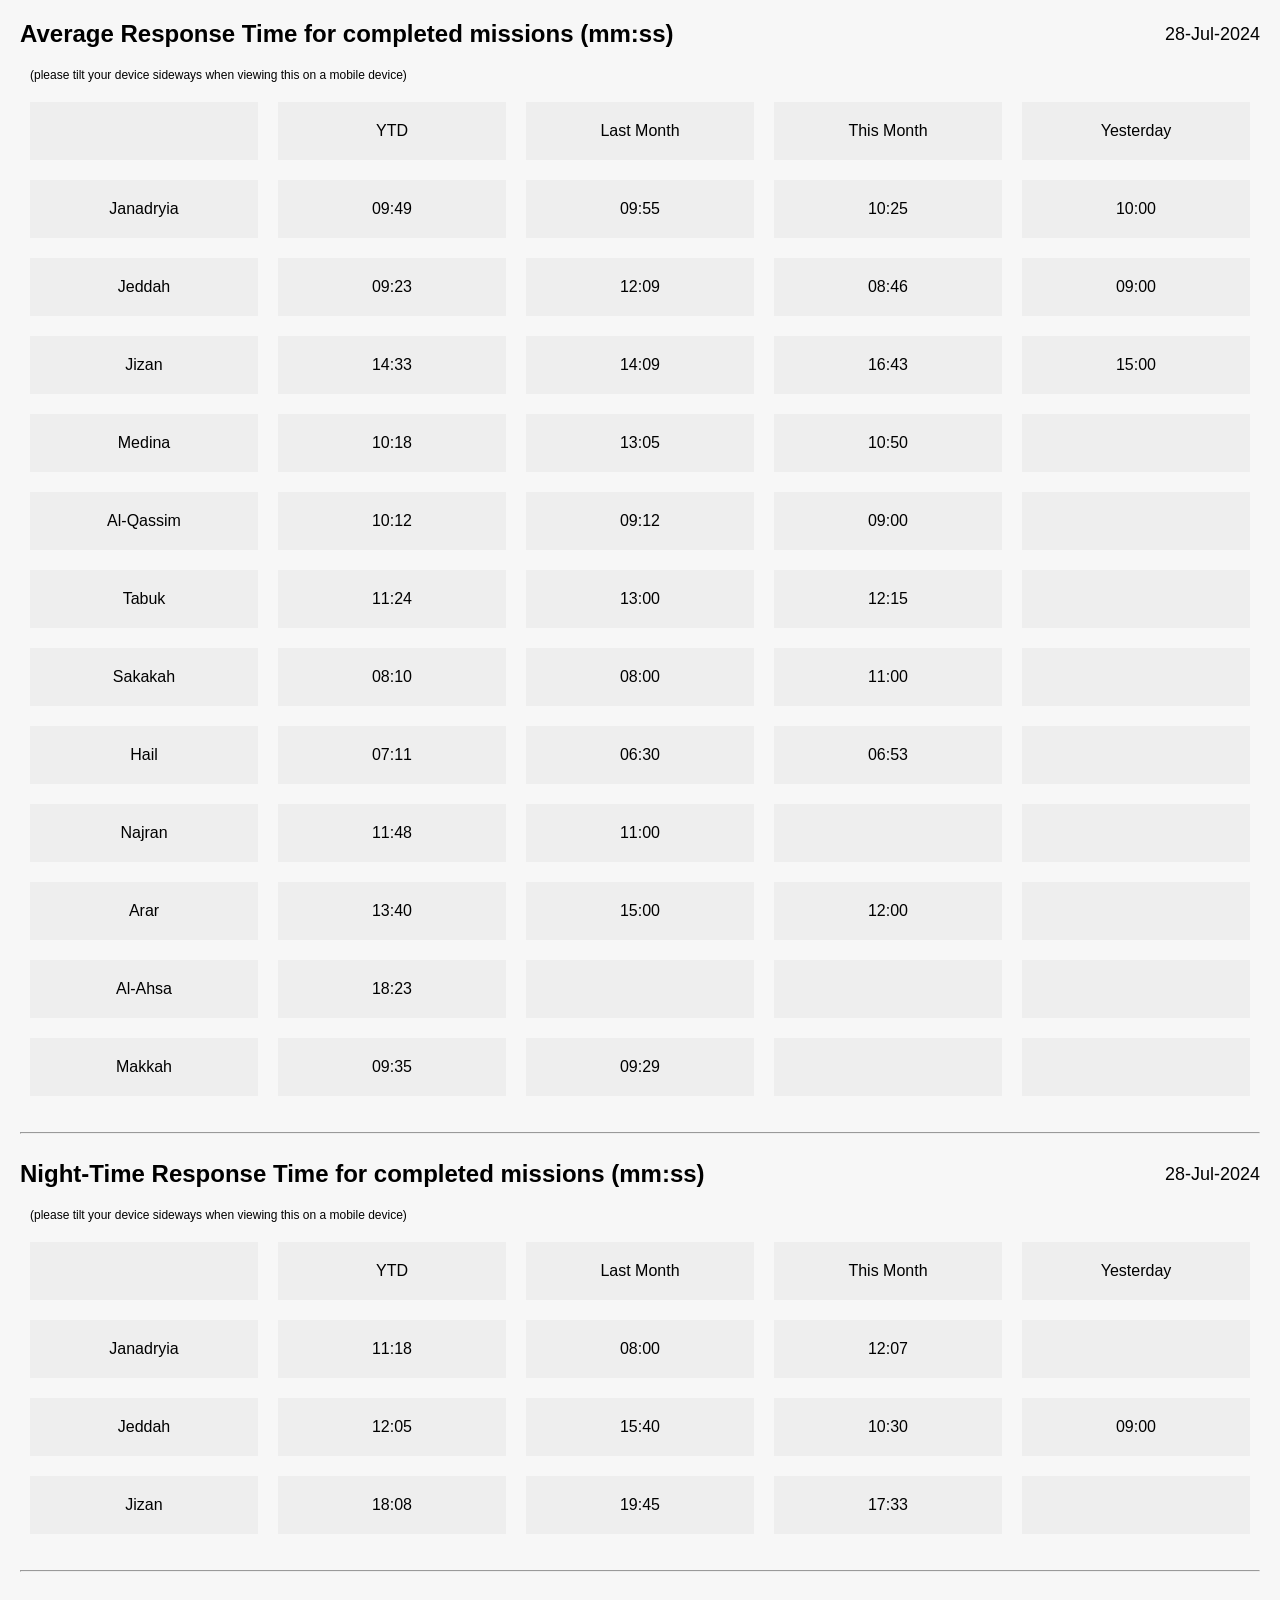
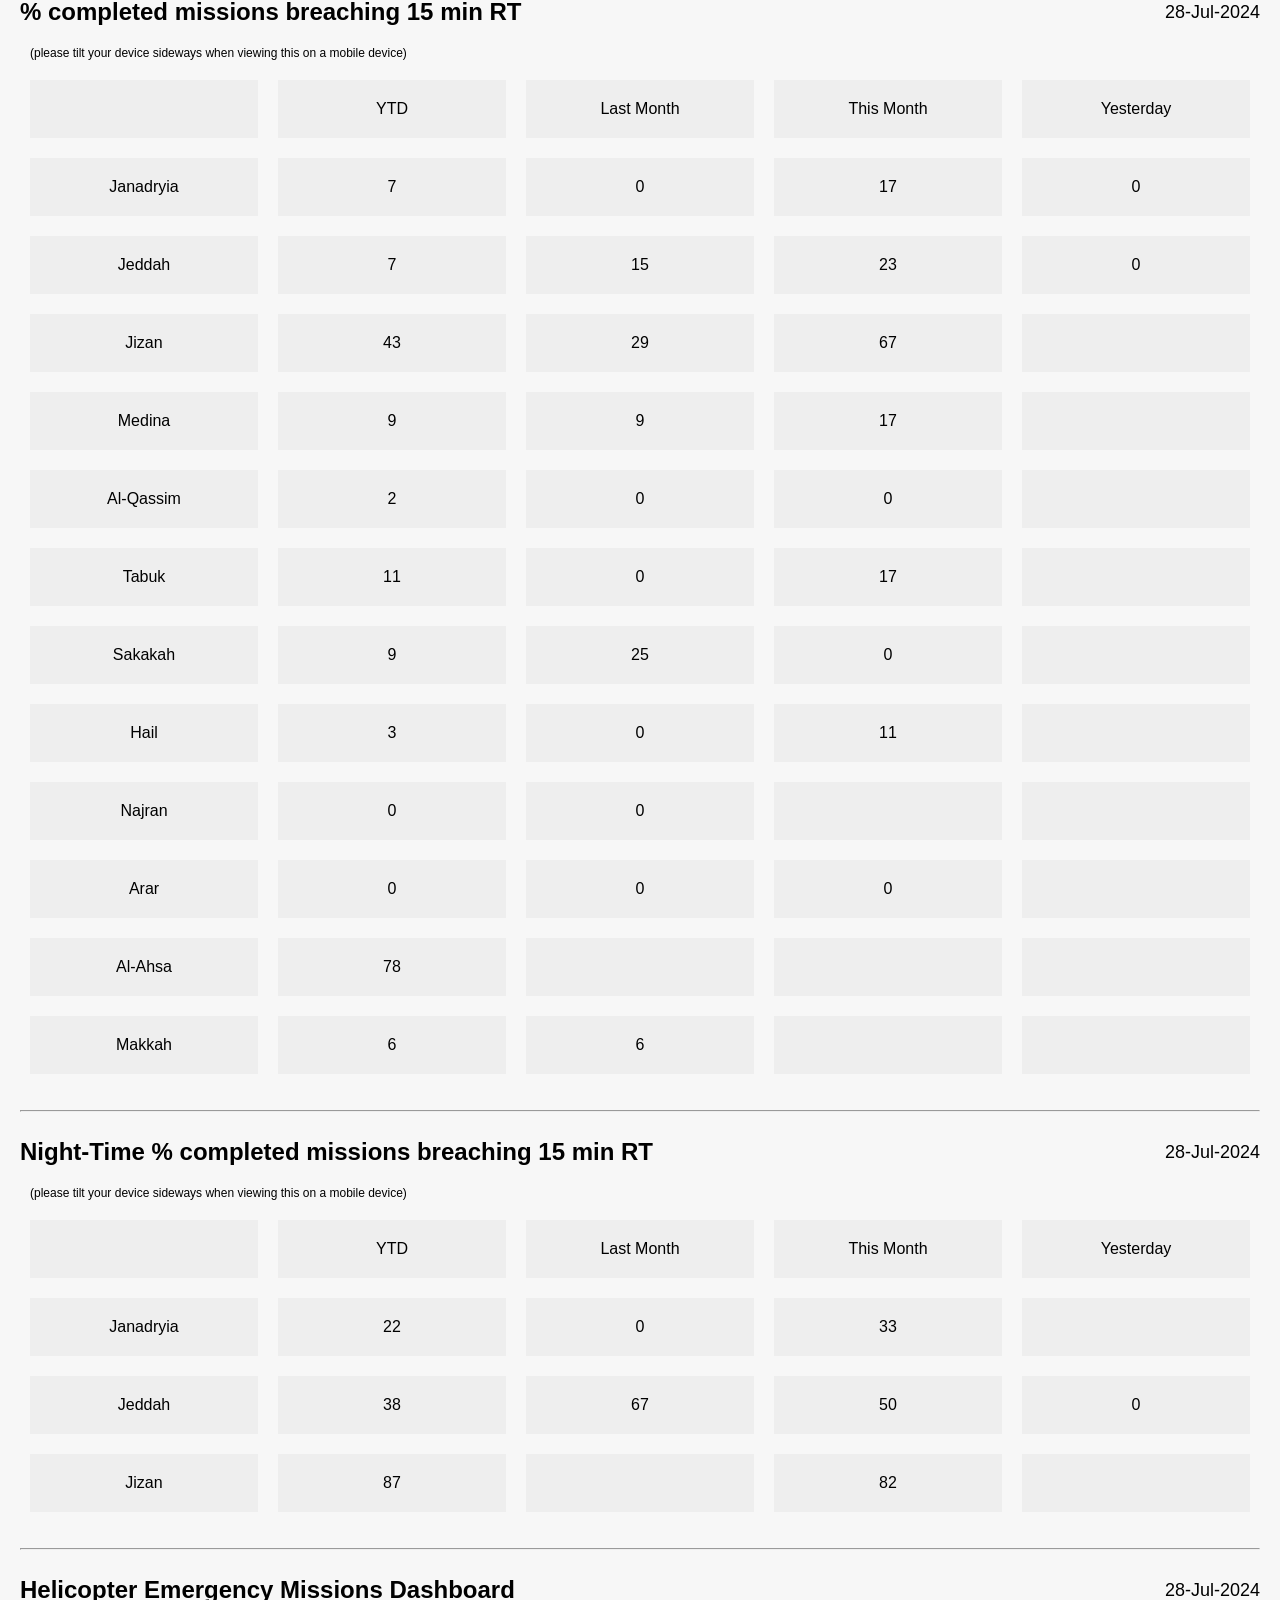
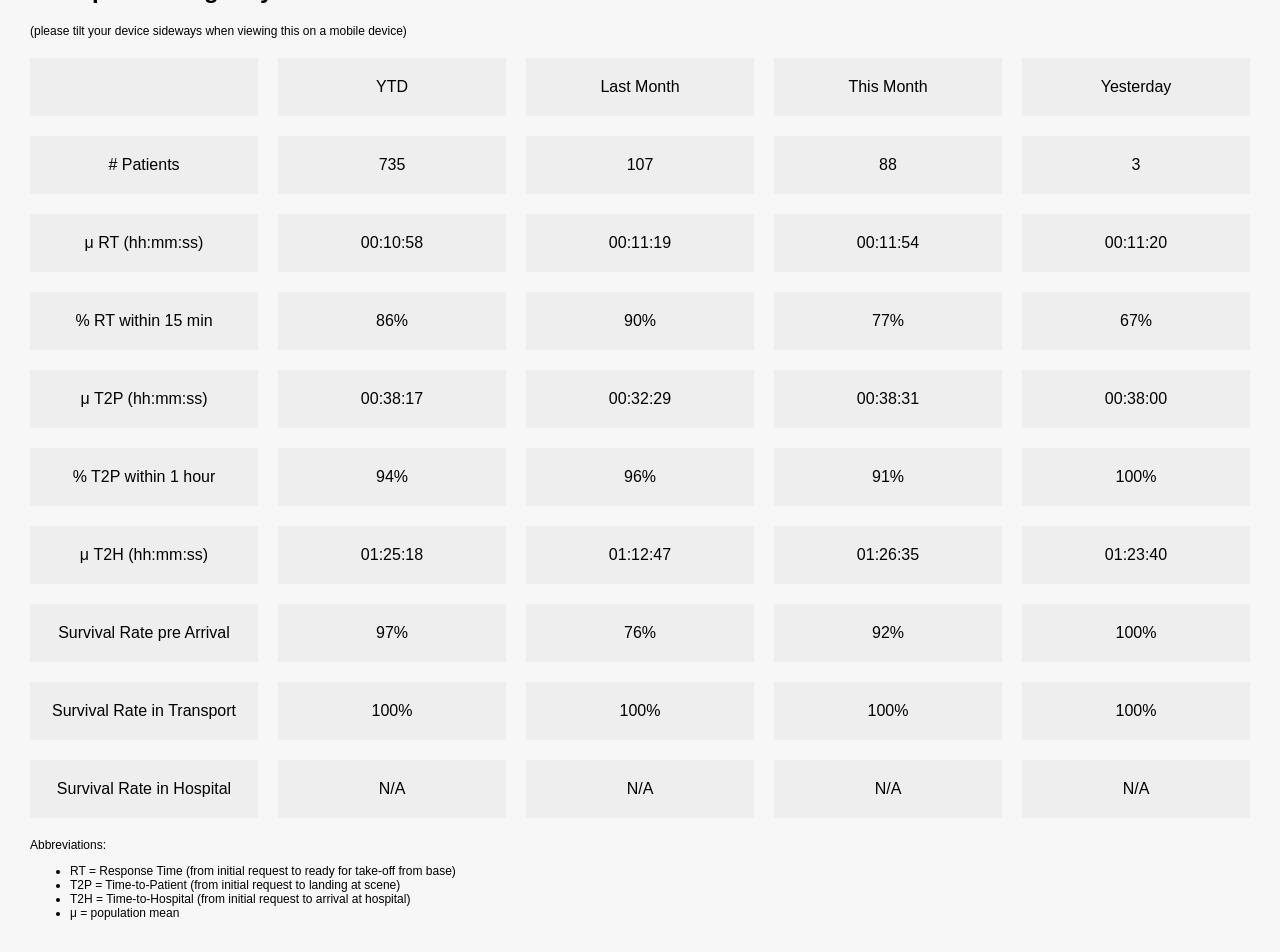
==== index.html @ b14a6b37 "Add files via upload" ====
<!DOCTYPE html>
<html lang="en">
<head>
<script async src="https://www.googletagmanager.com/gtag/js?id=G-P1XK2NF638"></script>
<script>
  window.dataLayer = window.dataLayer || [];
  function gtag(){dataLayer.push(arguments);}
  gtag('js', new Date());
  gtag('config', 'G-P1XK2NF638');
</script>
<meta charset="UTF-8">
<meta name="viewport" content="width=device-width, initial-scale=1.0">
<title>THC Dashboard</title>
<style>
  body {
    font-family: 'Arial', sans-serif;
    margin: 0;
    padding: 20px;
    background-color: #f7f7f7;
  }
  .dashboard {
    max-width: 1200px;
    margin: 0 auto;
    background: white;
    padding: 20px;
  }
  .dashboard-header {
    display: flex;
    justify-content: space-between;
    align-items: center;
    margin-bottom: 20px;
  }
  .dashboard-title {
    font-size: 24px;
    font-weight: bold;
  }
  .dashboard-date {
    font-size: 18px;
  }
  .dashboard-abb {
    font-size: 12px;
    margin: 10px;
  }
  .data-section {
    display: flex;
    justify-content: space-between;
  }
  .data-section > div {
    flex: 1;
    margin: 10px;
    padding: 20px;
    background: #eeeeee;
    text-align: center;
  }
</style>
</head>
<body>
  <! section 1 of 5 –>
    <div class="dashboard-header">
      <div class="dashboard-title">Average Response Time for completed missions (mm:ss)</div>
      <div class="dashboard-date">28-Jul-2024</div>
    </div>
    <div class="dashboard-abb">(please tilt your device sideways when viewing this on a mobile device)<br></div>
    <div class="data-section">
      <div> </div>
      <div>YTD</div>
      <div>Last Month</div>
      <div>This Month</div>
      <div>Yesterday</div>
    </div>
    <div class="data-section">
      <div>Janadryia</div>
      <div>09:49</div>
      <div>09:55</div>
      <div>10:25</div>
      <div>10:00</div>
    </div>
    <div class="data-section">
      <div>Jeddah</div>
      <div>09:23</div>
      <div>12:09</div>
      <div>08:46</div>
      <div>09:00</div>
    </div>
    <div class="data-section">
      <div>Jizan</div>
      <div>14:33</div>
      <div>14:09</div>
      <div>16:43</div>
      <div>15:00</div>
    </div>
    <div class="data-section">
      <div>Medina</div>
      <div>10:18</div>
      <div>13:05</div>
      <div>10:50</div>
      <div> </div>
    </div>
    <div class="data-section">
      <div>Al-Qassim</div>
      <div>10:12</div>
      <div>09:12</div>
      <div>09:00</div>
      <div> </div>
    </div>
    <div class="data-section">
      <div>Tabuk</div>
      <div>11:24</div>
      <div>13:00</div>
      <div>12:15</div>
      <div> </div>
    </div>
    <div class="data-section">
      <div>Sakakah</div>
      <div>08:10</div>
      <div>08:00</div>
      <div>11:00</div>
      <div> </div>
    </div>
    <div class="data-section">
      <div>Hail</div>
      <div>07:11</div>
      <div>06:30</div>
      <div>06:53</div>
      <div> </div>
    </div>
    <div class="data-section">
      <div>Najran</div>
      <div>11:48</div>
      <div>11:00</div>
      <div> </div>
      <div> </div>
    </div>
    <div class="data-section">
      <div>Arar</div>
      <div>13:40</div>
      <div>15:00</div>
      <div>12:00</div>
      <div> </div>
    </div>
    <div class="data-section">
      <div>Al-Ahsa</div>
      <div>18:23</div>
      <div> </div>
      <div> </div>
      <div> </div>
    </div>
    <div class="data-section">
      <div>Makkah</div>
      <div>09:35</div>
      <div>09:29</div>
      <div> </div>
      <div> </div>
    </div>
<br><hr><br>
  <! section 2 of 5 –>
    <div class="dashboard-header">
      <div class="dashboard-title">Night-Time Response Time for completed missions (mm:ss)</div>
      <div class="dashboard-date">28-Jul-2024</div>
    </div>
    <div class="dashboard-abb">(please tilt your device sideways when viewing this on a mobile device)<br></div>
    <div class="data-section">
      <div> </div>
      <div>YTD</div>
      <div>Last Month</div>
      <div>This Month</div>
      <div>Yesterday</div>
    </div>
    <div class="data-section">
      <div>Janadryia</div>
      <div>11:18</div>
      <div>08:00</div>
      <div>12:07</div>
      <div> </div>
    </div>
    <div class="data-section">
      <div>Jeddah</div>
      <div>12:05</div>
      <div>15:40</div>
      <div>10:30</div>
      <div>09:00</div>
    </div>
    <div class="data-section">
      <div>Jizan</div>
      <div>18:08</div>
      <div>19:45</div>
      <div>17:33</div>
      <div> </div>
    </div>
<br><hr><br>
  <! section 3 of 5 –>
    <div class="dashboard-header">
      <div class="dashboard-title">% completed missions breaching 15 min RT</div>
      <div class="dashboard-date">28-Jul-2024</div>
    </div>
    <div class="dashboard-abb">(please tilt your device sideways when viewing this on a mobile device)<br></div>
    <div class="data-section">
      <div> </div>
      <div>YTD</div>
      <div>Last Month</div>
      <div>This Month</div>
      <div>Yesterday</div>
    </div>
    <div class="data-section">
      <div>Janadryia</div>
      <div>7</div>
      <div>0</div>
      <div>17</div>
      <div>0</div>
    </div>
    <div class="data-section">
      <div>Jeddah</div>
      <div>7</div>
      <div>15</div>
      <div>23</div>
      <div>0</div>
    </div>
    <div class="data-section">
      <div>Jizan</div>
      <div>43</div>
      <div>29</div>
      <div>67</div>
      <div></div>
    </div>
    <div class="data-section">
      <div>Medina</div>
      <div>9</div>
      <div>9</div>
      <div>17</div>
      <div></div>
    </div>
    <div class="data-section">
      <div>Al-Qassim</div>
      <div>2</div>
      <div>0</div>
      <div>0</div>
      <div></div>
    </div>
    <div class="data-section">
      <div>Tabuk</div>
      <div>11</div>
      <div>0</div>
      <div>17</div>
      <div></div>
    </div>
    <div class="data-section">
      <div>Sakakah</div>
      <div>9</div>
      <div>25</div>
      <div>0</div>
      <div></div>
    </div>
    <div class="data-section">
      <div>Hail</div>
      <div>3</div>
      <div>0</div>
      <div>11</div>
      <div></div>
    </div>
    <div class="data-section">
      <div>Najran</div>
      <div>0</div>
      <div>0</div>
      <div></div>
      <div></div>
    </div>
    <div class="data-section">
      <div>Arar</div>
      <div>0</div>
      <div>0</div>
      <div>0</div>
      <div></div>
    </div>
    <div class="data-section">
      <div>Al-Ahsa</div>
      <div>78</div>
      <div></div>
      <div></div>
      <div></div>
    </div>
    <div class="data-section">
      <div>Makkah</div>
      <div>6</div>
      <div>6</div>
      <div></div>
      <div></div>
    </div>
<br><hr><br>
  <! section 4 of 5 –>
    <div class="dashboard-header">
      <div class="dashboard-title">Night-Time % completed missions breaching 15 min RT</div>
      <div class="dashboard-date">28-Jul-2024</div>
    </div>
    <div class="dashboard-abb">(please tilt your device sideways when viewing this on a mobile device)<br></div>
    <div class="data-section">
      <div> </div>
      <div>YTD</div>
      <div>Last Month</div>
      <div>This Month</div>
      <div>Yesterday</div>
    </div>
    <div class="data-section">
      <div>Janadryia</div>
      <div>22</div>
      <div>0</div>
      <div>33</div>
      <div></div>
    </div>
    <div class="data-section">
      <div>Jeddah</div>
      <div>38</div>
      <div>67</div>
      <div>50</div>
      <div>0</div>
    </div>
    <div class="data-section">
      <div>Jizan</div>
      <div>87</div>
      <div></div>
      <div>82</div>
      <div></div>
    </div>
<br><hr><br>
<! section 5 of 5 –>
</div>  
    <div class="dashboard-header">
      <div class="dashboard-title">Helicopter Emergency Missions Dashboard</div>
      <div class="dashboard-date">28-Jul-2024</div>
    </div>
    <div class="dashboard-abb">(please tilt your device sideways when viewing this on a mobile device)<br></div>
    <div class="data-section">
      <div> </div>
      <div>YTD</div>
      <div>Last Month</div>
      <div>This Month</div>
      <div>Yesterday</div>
    </div>
    <div class="data-section">
      <div># Patients</div>
      <div>735</div>
      <div>107</div>
      <div>88</div>
      <div>3</div>
    </div>
    <div class="data-section">
      <div>&mu; RT (hh:mm:ss)</div>
      <div>00:10:58</div>
      <div>00:11:19</div>
      <div>00:11:54</div>
      <div>00:11:20</div>
    </div>
    <div class="data-section">
      <div>% RT within 15 min</div>
      <div>86%</div>
      <div>90%</div>
      <div>77%</div>
      <div>67%</div>
    </div>
    <div class="data-section">
      <div>&mu; T2P (hh:mm:ss)</div>
      <div>00:38:17</div>
      <div>00:32:29</div>
      <div>00:38:31</div>
      <div>00:38:00</div>
    </div>
    <div class="data-section">
      <div>% T2P within 1 hour</div>
      <div>94%</div>
      <div>96%</div>
      <div>91%</div>
      <div>100%</div>
    </div>
    <div class="data-section">
      <div>&mu; T2H (hh:mm:ss)</div>
      <div>01:25:18</div>
      <div>01:12:47</div>
      <div>01:26:35</div>
      <div>01:23:40</div>
    </div>
    <div class="data-section">
      <div>Survival Rate pre Arrival</div>
      <div>97%</div>
      <div>76%</div>
      <div>92%</div>
      <div>100%</div>
    </div>
    <div class="data-section">
      <div>Survival Rate in Transport</div>
      <div>100%</div>
      <div>100%</div>
      <div>100%</div>
      <div>100%</div>
    </div>
    <div class="data-section">
      <div>Survival Rate in Hospital</div>
      <div>N/A</div>
      <div>N/A</div>
      <div>N/A</div>
      <div>N/A</div>
    </div>
  <div class="dashboard-abb">Abbreviations:  <br>
    <ul>
      <li>RT = Response Time (from initial request to ready for take-off from base)</li>
      <li>T2P = Time-to-Patient (from initial request to landing at scene)</li>
      <li>T2H = Time-to-Hospital (from initial request to arrival at hospital)</li>
      <li>&mu; = population mean</li>
    </ul>
  </div>
</div>  
</body>
</html>
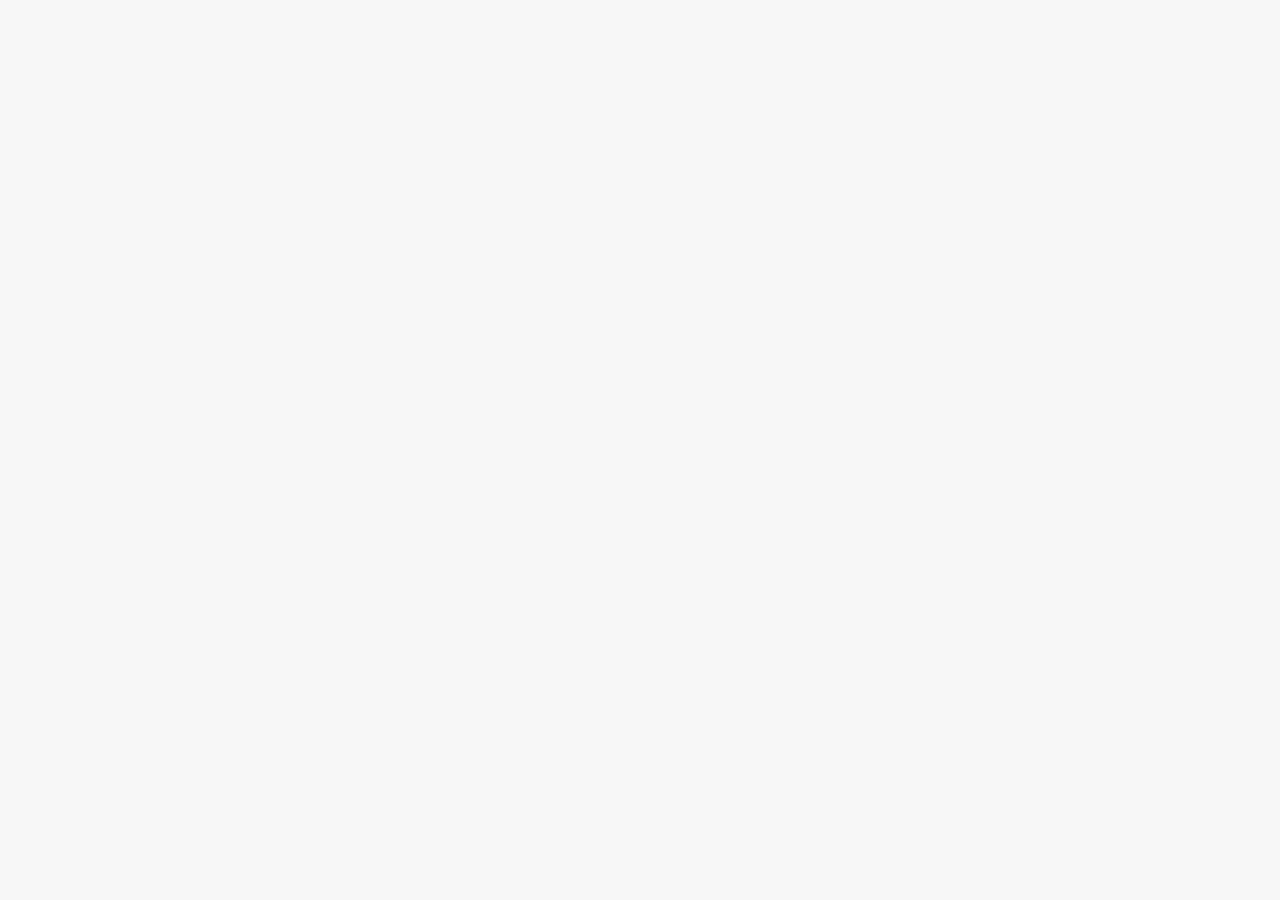
==== commit 5d3153b3: "Add files via upload" ====
--- a/index.html
+++ b/index.html
@@ -10,7 +10,7 @@
 </script>
 <meta charset="UTF-8">
 <meta name="viewport" content="width=device-width, initial-scale=1.0">
-<title>THC Dashboard</title>
+<title>empty</title>
 <style>
   body {
     font-family: 'Arial', sans-serif;
@@ -55,357 +55,6 @@
 </style>
 </head>
 <body>
-  <! section 1 of 5 –>
-    <div class="dashboard-header">
-      <div class="dashboard-title">Average Response Time for completed missions (mm:ss)</div>
-      <div class="dashboard-date">28-Jul-2024</div>
-    </div>
-    <div class="dashboard-abb">(please tilt your device sideways when viewing this on a mobile device)<br></div>
-    <div class="data-section">
-      <div> </div>
-      <div>YTD</div>
-      <div>Last Month</div>
-      <div>This Month</div>
-      <div>Yesterday</div>
-    </div>
-    <div class="data-section">
-      <div>Janadryia</div>
-      <div>09:49</div>
-      <div>09:55</div>
-      <div>10:25</div>
-      <div>10:00</div>
-    </div>
-    <div class="data-section">
-      <div>Jeddah</div>
-      <div>09:23</div>
-      <div>12:09</div>
-      <div>08:46</div>
-      <div>09:00</div>
-    </div>
-    <div class="data-section">
-      <div>Jizan</div>
-      <div>14:33</div>
-      <div>14:09</div>
-      <div>16:43</div>
-      <div>15:00</div>
-    </div>
-    <div class="data-section">
-      <div>Medina</div>
-      <div>10:18</div>
-      <div>13:05</div>
-      <div>10:50</div>
-      <div> </div>
-    </div>
-    <div class="data-section">
-      <div>Al-Qassim</div>
-      <div>10:12</div>
-      <div>09:12</div>
-      <div>09:00</div>
-      <div> </div>
-    </div>
-    <div class="data-section">
-      <div>Tabuk</div>
-      <div>11:24</div>
-      <div>13:00</div>
-      <div>12:15</div>
-      <div> </div>
-    </div>
-    <div class="data-section">
-      <div>Sakakah</div>
-      <div>08:10</div>
-      <div>08:00</div>
-      <div>11:00</div>
-      <div> </div>
-    </div>
-    <div class="data-section">
-      <div>Hail</div>
-      <div>07:11</div>
-      <div>06:30</div>
-      <div>06:53</div>
-      <div> </div>
-    </div>
-    <div class="data-section">
-      <div>Najran</div>
-      <div>11:48</div>
-      <div>11:00</div>
-      <div> </div>
-      <div> </div>
-    </div>
-    <div class="data-section">
-      <div>Arar</div>
-      <div>13:40</div>
-      <div>15:00</div>
-      <div>12:00</div>
-      <div> </div>
-    </div>
-    <div class="data-section">
-      <div>Al-Ahsa</div>
-      <div>18:23</div>
-      <div> </div>
-      <div> </div>
-      <div> </div>
-    </div>
-    <div class="data-section">
-      <div>Makkah</div>
-      <div>09:35</div>
-      <div>09:29</div>
-      <div> </div>
-      <div> </div>
-    </div>
-<br><hr><br>
-  <! section 2 of 5 –>
-    <div class="dashboard-header">
-      <div class="dashboard-title">Night-Time Response Time for completed missions (mm:ss)</div>
-      <div class="dashboard-date">28-Jul-2024</div>
-    </div>
-    <div class="dashboard-abb">(please tilt your device sideways when viewing this on a mobile device)<br></div>
-    <div class="data-section">
-      <div> </div>
-      <div>YTD</div>
-      <div>Last Month</div>
-      <div>This Month</div>
-      <div>Yesterday</div>
-    </div>
-    <div class="data-section">
-      <div>Janadryia</div>
-      <div>11:18</div>
-      <div>08:00</div>
-      <div>12:07</div>
-      <div> </div>
-    </div>
-    <div class="data-section">
-      <div>Jeddah</div>
-      <div>12:05</div>
-      <div>15:40</div>
-      <div>10:30</div>
-      <div>09:00</div>
-    </div>
-    <div class="data-section">
-      <div>Jizan</div>
-      <div>18:08</div>
-      <div>19:45</div>
-      <div>17:33</div>
-      <div> </div>
-    </div>
-<br><hr><br>
-  <! section 3 of 5 –>
-    <div class="dashboard-header">
-      <div class="dashboard-title">% completed missions breaching 15 min RT</div>
-      <div class="dashboard-date">28-Jul-2024</div>
-    </div>
-    <div class="dashboard-abb">(please tilt your device sideways when viewing this on a mobile device)<br></div>
-    <div class="data-section">
-      <div> </div>
-      <div>YTD</div>
-      <div>Last Month</div>
-      <div>This Month</div>
-      <div>Yesterday</div>
-    </div>
-    <div class="data-section">
-      <div>Janadryia</div>
-      <div>7</div>
-      <div>0</div>
-      <div>17</div>
-      <div>0</div>
-    </div>
-    <div class="data-section">
-      <div>Jeddah</div>
-      <div>7</div>
-      <div>15</div>
-      <div>23</div>
-      <div>0</div>
-    </div>
-    <div class="data-section">
-      <div>Jizan</div>
-      <div>43</div>
-      <div>29</div>
-      <div>67</div>
-      <div></div>
-    </div>
-    <div class="data-section">
-      <div>Medina</div>
-      <div>9</div>
-      <div>9</div>
-      <div>17</div>
-      <div></div>
-    </div>
-    <div class="data-section">
-      <div>Al-Qassim</div>
-      <div>2</div>
-      <div>0</div>
-      <div>0</div>
-      <div></div>
-    </div>
-    <div class="data-section">
-      <div>Tabuk</div>
-      <div>11</div>
-      <div>0</div>
-      <div>17</div>
-      <div></div>
-    </div>
-    <div class="data-section">
-      <div>Sakakah</div>
-      <div>9</div>
-      <div>25</div>
-      <div>0</div>
-      <div></div>
-    </div>
-    <div class="data-section">
-      <div>Hail</div>
-      <div>3</div>
-      <div>0</div>
-      <div>11</div>
-      <div></div>
-    </div>
-    <div class="data-section">
-      <div>Najran</div>
-      <div>0</div>
-      <div>0</div>
-      <div></div>
-      <div></div>
-    </div>
-    <div class="data-section">
-      <div>Arar</div>
-      <div>0</div>
-      <div>0</div>
-      <div>0</div>
-      <div></div>
-    </div>
-    <div class="data-section">
-      <div>Al-Ahsa</div>
-      <div>78</div>
-      <div></div>
-      <div></div>
-      <div></div>
-    </div>
-    <div class="data-section">
-      <div>Makkah</div>
-      <div>6</div>
-      <div>6</div>
-      <div></div>
-      <div></div>
-    </div>
-<br><hr><br>
-  <! section 4 of 5 –>
-    <div class="dashboard-header">
-      <div class="dashboard-title">Night-Time % completed missions breaching 15 min RT</div>
-      <div class="dashboard-date">28-Jul-2024</div>
-    </div>
-    <div class="dashboard-abb">(please tilt your device sideways when viewing this on a mobile device)<br></div>
-    <div class="data-section">
-      <div> </div>
-      <div>YTD</div>
-      <div>Last Month</div>
-      <div>This Month</div>
-      <div>Yesterday</div>
-    </div>
-    <div class="data-section">
-      <div>Janadryia</div>
-      <div>22</div>
-      <div>0</div>
-      <div>33</div>
-      <div></div>
-    </div>
-    <div class="data-section">
-      <div>Jeddah</div>
-      <div>38</div>
-      <div>67</div>
-      <div>50</div>
-      <div>0</div>
-    </div>
-    <div class="data-section">
-      <div>Jizan</div>
-      <div>87</div>
-      <div></div>
-      <div>82</div>
-      <div></div>
-    </div>
-<br><hr><br>
-<! section 5 of 5 –>
-</div>  
-    <div class="dashboard-header">
-      <div class="dashboard-title">Helicopter Emergency Missions Dashboard</div>
-      <div class="dashboard-date">28-Jul-2024</div>
-    </div>
-    <div class="dashboard-abb">(please tilt your device sideways when viewing this on a mobile device)<br></div>
-    <div class="data-section">
-      <div> </div>
-      <div>YTD</div>
-      <div>Last Month</div>
-      <div>This Month</div>
-      <div>Yesterday</div>
-    </div>
-    <div class="data-section">
-      <div># Patients</div>
-      <div>735</div>
-      <div>107</div>
-      <div>88</div>
-      <div>3</div>
-    </div>
-    <div class="data-section">
-      <div>&mu; RT (hh:mm:ss)</div>
-      <div>00:10:58</div>
-      <div>00:11:19</div>
-      <div>00:11:54</div>
-      <div>00:11:20</div>
-    </div>
-    <div class="data-section">
-      <div>% RT within 15 min</div>
-      <div>86%</div>
-      <div>90%</div>
-      <div>77%</div>
-      <div>67%</div>
-    </div>
-    <div class="data-section">
-      <div>&mu; T2P (hh:mm:ss)</div>
-      <div>00:38:17</div>
-      <div>00:32:29</div>
-      <div>00:38:31</div>
-      <div>00:38:00</div>
-    </div>
-    <div class="data-section">
-      <div>% T2P within 1 hour</div>
-      <div>94%</div>
-      <div>96%</div>
-      <div>91%</div>
-      <div>100%</div>
-    </div>
-    <div class="data-section">
-      <div>&mu; T2H (hh:mm:ss)</div>
-      <div>01:25:18</div>
-      <div>01:12:47</div>
-      <div>01:26:35</div>
-      <div>01:23:40</div>
-    </div>
-    <div class="data-section">
-      <div>Survival Rate pre Arrival</div>
-      <div>97%</div>
-      <div>76%</div>
-      <div>92%</div>
-      <div>100%</div>
-    </div>
-    <div class="data-section">
-      <div>Survival Rate in Transport</div>
-      <div>100%</div>
-      <div>100%</div>
-      <div>100%</div>
-      <div>100%</div>
-    </div>
-    <div class="data-section">
-      <div>Survival Rate in Hospital</div>
-      <div>N/A</div>
-      <div>N/A</div>
-      <div>N/A</div>
-      <div>N/A</div>
-    </div>
-  <div class="dashboard-abb">Abbreviations:  <br>
-    <ul>
-      <li>RT = Response Time (from initial request to ready for take-off from base)</li>
-      <li>T2P = Time-to-Patient (from initial request to landing at scene)</li>
-      <li>T2H = Time-to-Hospital (from initial request to arrival at hospital)</li>
-      <li>&mu; = population mean</li>
-    </ul>
-  </div>
-</div>  
+
 </body>
 </html>
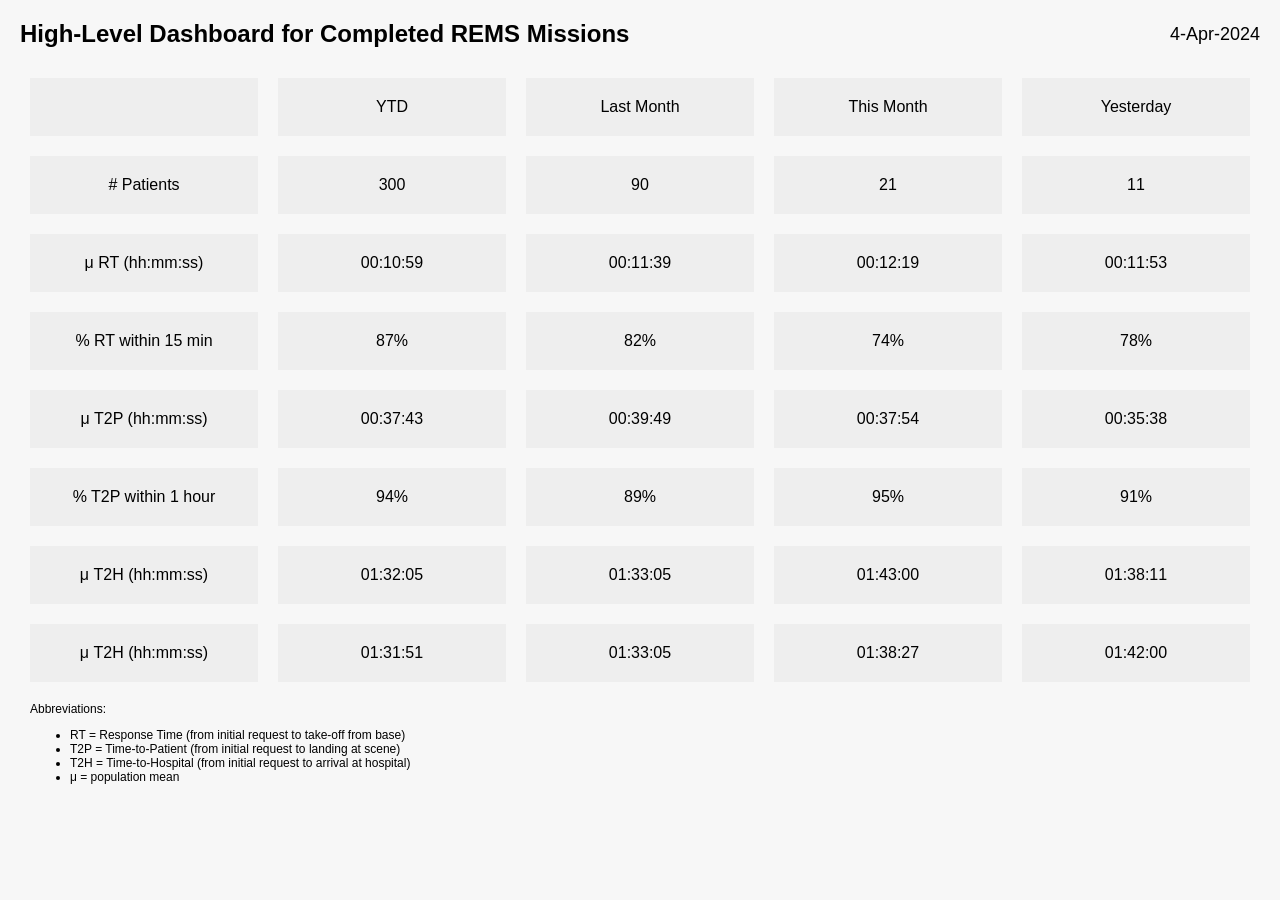
==== commit 28950fa3: "Add files via upload" ====
--- a/index.html
+++ b/index.html
@@ -1,16 +1,9 @@
 <!DOCTYPE html>
 <html lang="en">
 <head>
-<script async src="https://www.googletagmanager.com/gtag/js?id=G-P1XK2NF638"></script>
-<script>
-  window.dataLayer = window.dataLayer || [];
-  function gtag(){dataLayer.push(arguments);}
-  gtag('js', new Date());
-  gtag('config', 'G-P1XK2NF638');
-</script>
 <meta charset="UTF-8">
 <meta name="viewport" content="width=device-width, initial-scale=1.0">
-<title>empty</title>
+<title>REMS Dashboard</title>
 <style>
   body {
     font-family: 'Arial', sans-serif;
@@ -55,6 +48,74 @@
 </style>
 </head>
 <body>
-
+    <div class="dashboard-header">
+      <div class="dashboard-title">High-Level Dashboard for Completed REMS Missions</div>
+      <div class="dashboard-date">4-Apr-2024</div>
+    </div>
+    <div class="data-section">
+      <div> </div>
+      <div>YTD</div>
+      <div>Last Month</div>
+      <div>This Month</div>
+      <div>Yesterday</div>
+    </div>
+    <div class="data-section">
+      <div># Patients</div>
+      <div>300</div>
+      <div>90</div>
+      <div>21</div>
+      <div>11</div>
+    </div>
+    <div class="data-section">
+      <div>&mu; RT (hh:mm:ss)</div>
+      <div>00:10:59</div>
+      <div>00:11:39</div>
+      <div>00:12:19</div>
+      <div>00:11:53</div>
+    </div>
+    <div class="data-section">
+      <div>% RT within 15 min</div>
+      <div>87%</div>
+      <div>82%</div>
+      <div>74%</div>
+      <div>78%</div>
+    </div>
+    <div class="data-section">
+      <div>&mu; T2P (hh:mm:ss)</div>
+      <div>00:37:43</div>
+      <div>00:39:49</div>
+      <div>00:37:54</div>
+      <div>00:35:38</div>
+    </div>
+    <div class="data-section">
+      <div>% T2P within 1 hour</div>
+      <div>94%</div>
+      <div>89%</div>
+      <div>95%</div>
+      <div>91%</div>
+    </div>
+    <div class="data-section">
+      <div>&mu; T2H (hh:mm:ss)</div>
+      <div>01:32:05</div>
+      <div>01:33:05</div>
+      <div>01:43:00</div>
+      <div>01:38:11</div>
+    </div>
+    <div class="data-section">
+      <div>&mu; T2H (hh:mm:ss)</div>
+      <div>01:31:51</div>
+      <div>01:33:05</div>
+      <div>01:38:27</div>
+      <div>01:42:00</div>
+    </div>
+  <div class="dashboard-abb">Abbreviations:  <br>
+    <ul>
+      <li>RT = Response Time (from initial request to take-off from base)</li>
+      <li>T2P = Time-to-Patient (from initial request to landing at scene)</li>
+      <li>T2H = Time-to-Hospital (from initial request to arrival at hospital)</li>
+      <li>&mu; = population mean</li>
+    </ul>
+  </div>
+</div>  
 </body>
-</html>+</html>
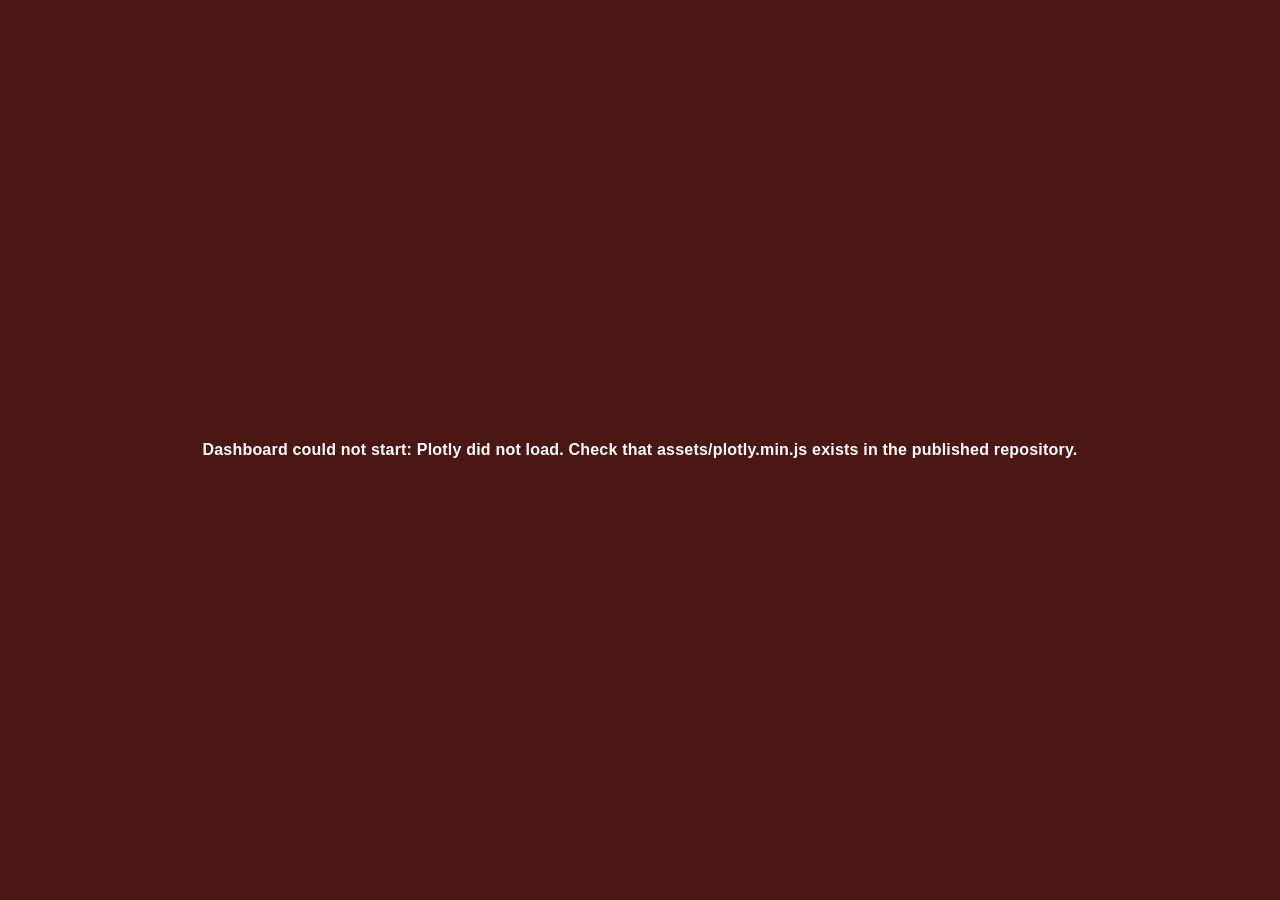
==== commit 8968d8f3: "Add files via upload" ====
--- a/index.html
+++ b/index.html
@@ -1,121 +1,103 @@
+<!doctype html>
 <!DOCTYPE html>
+
 <html lang="en">
 <head>
-<meta charset="UTF-8">
-<meta name="viewport" content="width=device-width, initial-scale=1.0">
-<title>REMS Dashboard</title>
-<style>
-  body {
-    font-family: 'Arial', sans-serif;
-    margin: 0;
-    padding: 20px;
-    background-color: #f7f7f7;
-  }
-  .dashboard {
-    max-width: 1200px;
-    margin: 0 auto;
-    background: white;
-    padding: 20px;
-  }
-  .dashboard-header {
-    display: flex;
-    justify-content: space-between;
-    align-items: center;
-    margin-bottom: 20px;
-  }
-  .dashboard-title {
-    font-size: 24px;
-    font-weight: bold;
-  }
-  .dashboard-date {
-    font-size: 18px;
-  }
-  .dashboard-abb {
-    font-size: 12px;
-    margin: 10px;
-  }
-  .data-section {
-    display: flex;
-    justify-content: space-between;
-  }
-  .data-section > div {
-    flex: 1;
-    margin: 10px;
-    padding: 20px;
-    background: #eeeeee;
-    text-align: center;
-  }
-</style>
-</head>
-<body>
-    <div class="dashboard-header">
-      <div class="dashboard-title">High-Level Dashboard for Completed REMS Missions</div>
-      <div class="dashboard-date">4-Apr-2024</div>
-    </div>
-    <div class="data-section">
-      <div> </div>
-      <div>YTD</div>
-      <div>Last Month</div>
-      <div>This Month</div>
-      <div>Yesterday</div>
-    </div>
-    <div class="data-section">
-      <div># Patients</div>
-      <div>300</div>
-      <div>90</div>
-      <div>21</div>
-      <div>11</div>
-    </div>
-    <div class="data-section">
-      <div>&mu; RT (hh:mm:ss)</div>
-      <div>00:10:59</div>
-      <div>00:11:39</div>
-      <div>00:12:19</div>
-      <div>00:11:53</div>
-    </div>
-    <div class="data-section">
-      <div>% RT within 15 min</div>
-      <div>87%</div>
-      <div>82%</div>
-      <div>74%</div>
-      <div>78%</div>
-    </div>
-    <div class="data-section">
-      <div>&mu; T2P (hh:mm:ss)</div>
-      <div>00:37:43</div>
-      <div>00:39:49</div>
-      <div>00:37:54</div>
-      <div>00:35:38</div>
-    </div>
-    <div class="data-section">
-      <div>% T2P within 1 hour</div>
-      <div>94%</div>
-      <div>89%</div>
-      <div>95%</div>
-      <div>91%</div>
-    </div>
-    <div class="data-section">
-      <div>&mu; T2H (hh:mm:ss)</div>
-      <div>01:32:05</div>
-      <div>01:33:05</div>
-      <div>01:43:00</div>
-      <div>01:38:11</div>
-    </div>
-    <div class="data-section">
-      <div>&mu; T2H (hh:mm:ss)</div>
-      <div>01:31:51</div>
-      <div>01:33:05</div>
-      <div>01:38:27</div>
-      <div>01:42:00</div>
-    </div>
-  <div class="dashboard-abb">Abbreviations:  <br>
-    <ul>
-      <li>RT = Response Time (from initial request to take-off from base)</li>
-      <li>T2P = Time-to-Patient (from initial request to landing at scene)</li>
-      <li>T2H = Time-to-Hospital (from initial request to arrival at hospital)</li>
-      <li>&mu; = population mean</li>
-    </ul>
-  </div>
-</div>  
-</body>
-</html>
+<meta charset="utf-8"/>
+<meta content="width=device-width, initial-scale=1" name="viewport"/>
+<title>Rawafid Circular Resources | CEO G&amp;A Dashboard</title>
+
+
+<link href="assets/styles.css" rel="stylesheet"/><script defer="True" src="assets/plotly.min.js"></script><script defer="True" src="assets/app.js"></script></head>
+<body><div class="startup-status" id="startup-status">Loading dashboard…</div>
+<header class="header"><img class="logo" src="assets/pif-logo.png"/><div><div class="header-title">G&amp;A and FTE Optimisation Dashboard</div><div class="header-sub">Observation → conclusion → action | CEO decision support</div></div><div class="header-right"><div class="filter">Portfolio Company   Rawafid Circular Resources ▾</div><div class="filter">APQC Cohort   $100m–$500m ▾</div><div class="update">Synthetic demonstration<br/>Last refreshed 08 Aug 2026</div></div></header>
+<nav class="nav">
+<button class="active" data-page="overview"><span class="icon">1</span><span>CEO Overview</span></button>
+<button data-page="benchmark"><span class="icon">2</span><span>Benchmark Position</span></button>
+<button data-page="functions"><span class="icon">3</span><span>Where to Act</span></button>
+<button data-page="organisation"><span class="icon">4</span><span>Organisation</span></button>
+<button data-page="action"><span class="icon">5</span><span>Action Plan</span></button>
+<button data-page="evidence"><span class="icon">6</span><span>Evidence &amp; Method</span></button>
+<div class="nav-footer">Restricted External<br/>Synthetic test case<br/>PIF Data and AI</div>
+</nav>
+<main class="main">
+<section class="page active" id="overview">
+<div class="page-head"><div><div class="page-kicker">CEO overview</div><div class="page-title">Support-function cost and management density require immediate challenge</div></div><div class="page-note">The visible Phase 1 opportunity is conservative. It includes employee reward only and excludes contractors, professional services, systems, facilities and other SG&amp;A.</div></div>
+<div class="journey"><div class="journey-card"><strong>OBSERVATION</strong><span>Scale-adjusted APQC and submitted hierarchy show material support-function deviation.</span></div><div class="arrow">›</div><div class="journey-card"><strong>CONCLUSION</strong><span>Procurement, Finance, HR, Legal and management layers are the clearest priorities.</span></div><div class="arrow">›</div><div class="journey-card"><strong>ACTION</strong><span>Freeze non-critical hiring and deliver a role-by-role plan within six weeks.</span></div></div>
+<div class="grid g4">
+<div class="card kpi"><div class="label">Current FTE</div><div class="value">360</div><div class="foot">Submitted employee records</div></div>
+<div class="card kpi"><div class="label">Back-office annual reward</div><div class="value">SAR 97.8m</div><div class="foot">Immediate visible challenge pool</div></div>
+<div class="card kpi signal-high"><div class="label">Scale-adjusted APQC signal</div><div class="value">Above P75</div><div class="foot">Employee reward alone versus total SG&amp;A range</div></div>
+<div class="card kpi signal-medium"><div class="label">Phase 1 target corridor</div><div class="value">26–42 FTE</div><div class="foot">SAR 13.9m–23.0m annual reward</div></div>
+</div>
+<div class="callout"><strong>CEO message.</strong> Do not approve additional support-function growth until the company has reconciled its function design, narrow-span managers and 2027 position plan to the relevant scale-adjusted APQC evidence.</div>
+<div class="grid g2">
+<div class="card"><div class="card-title">Where the immediate opportunity sits</div><div class="card-sub">Submitted FTE and upper-end Phase 1 reduction by function</div><div class="chart" id="overview-function"></div></div>
+<div class="card"><div class="card-title">Decisions required now</div><div class="decision-list">
+<div class="decision"><b>Set corridor</b><span>Accept 26–42 FTE as the initial management challenge.</span></div>
+<div class="decision"><b>Freeze hiring</b><span>Pause non-critical support-function hiring until function targets are approved.</span></div>
+<div class="decision"><b>Prioritise</b><span>Start with Procurement, Finance, HR, Legal, Strategy &amp; PMO and Corporate Services.</span></div>
+<div class="decision"><b>Delayer</b><span>Resolve managers with one to three direct reports before adding further management capacity.</span></div>
+<div class="decision"><b>Close gaps</b><span>Submit full SG&amp;A, legal-entity mapping and the 2027 position plan.</span></div>
+</div><div class="footer-note">Evidence: synthetic company-submitted data and APQC $100m–$500m revenue cohort.</div></div>
+</div>
+</section>
+<section class="page" id="benchmark">
+<div class="page-head"><div><div class="page-kicker">Observation</div><div class="page-title">Scale-adjusted APQC benchmarks identify the functions outside a defensible range</div></div><div class="page-note">SAR 760m / 3.75 = USD 203m. Every external comparison therefore uses only the APQC $100m–$500m annual-revenue band.</div></div>
+<div class="card" style="margin-bottom:13px"><div class="cohort"><div><div class="card-title">Benchmark-selection rule</div><div class="equation">SAR 760m ÷ 3.75 = USD 203m → APQC $100m–$500m cohort</div><div class="step">No full-dataset average is used in the CEO analysis. Sample size is shown for each metric.</div></div></div></div>
+<div class="bench-grid" id="bench-grid"></div>
+<div class="card" style="margin-top:13px"><div class="card-title">Function benchmark heatmap</div><div class="table-wrap"><table><thead><tr><th>Area</th><th>Submitted metric</th><th>Scale-adjusted APQC comparator</th><th>Status</th><th>CEO treatment</th></tr></thead><tbody>
+<tr><td>Overall</td><td>28.7% employee reward / revenue</td><td>P25–P75: 12.0%–25.5% total SG&amp;A</td><td><span class="pill p-high">Above P75</span></td><td>Challenge</td></tr>
+<tr><td>Finance</td><td>12.0 employees / FTE</td><td>P10: 17.8</td><td><span class="pill p-high">Below P10</span></td><td>High priority</td></tr>
+<tr><td>HR</td><td>16.4 employees / FTE</td><td>P10: 42.9</td><td><span class="pill p-high">Below P10</span></td><td>High priority</td></tr>
+<tr><td>Procurement</td><td>177.6 FTE / USD 1bn revenue</td><td>P90: 170.7</td><td><span class="pill p-high">Above P90</span></td><td>High priority</td></tr>
+<tr><td>Legal</td><td>83.9 FTE / USD 1bn revenue</td><td>P90: 40.4, N=43</td><td><span class="pill p-high">Above P90</span></td><td>Validate scope, then act</td></tr>
+<tr><td>IT</td><td>18.0 end users / FTE</td><td>P25: 20.0</td><td><span class="pill p-selective">Below P25</span></td><td>Selective review</td></tr>
+</tbody></table></div></div>
+</section>
+<section class="page" id="functions">
+<div class="page-head"><div><div class="page-kicker">Conclusion</div><div class="page-title">The Phase 1 reduction should be concentrated, not spread uniformly</div></div><div class="page-note">Functions with strong benchmark deviation and high addressability move first. Critical operating, HSE, engineering and commercial capacity is protected pending workload validation.</div></div>
+<div class="grid g2">
+<div class="card"><div class="card-title">Current FTE and proposed target range</div><div class="chart lg" id="function-target"></div></div>
+<div class="card"><div class="card-title">Indicative annual employee-reward saving</div><div class="chart lg" id="function-saving"></div></div>
+</div>
+<div class="grid g2" style="margin-top:13px">
+<div class="card"><div style="display:flex;justify-content:space-between;align-items:center"><div><div class="card-title">Sub-function diagnostic</div><div class="card-sub">Select a function to see where submitted capacity sits</div></div><select class="select" id="function-select"></select></div><div class="chart" id="subfunction-chart"></div></div>
+<div class="card"><div class="card-title">Prioritisation matrix</div><div class="matrix"><div class="mh"></div><div class="mh">Lower addressability</div><div class="mh">Higher addressability</div><div class="mr">Higher deviation</div><div>Legal<br/><span style="color:var(--muted)">Validate regulatory and contract need</span></div><div>Procurement, Finance, HR<br/><span style="color:var(--muted)">Immediate Phase 1 challenge</span></div><div class="mr">Lower deviation</div><div>IT, HSE &amp; Quality<br/><span style="color:var(--muted)">Protect critical capability</span></div><div>Strategy &amp; PMO, Corporate Services<br/><span style="color:var(--muted)">Targeted service-model reset</span></div></div><div class="callout" style="margin-bottom:0"><strong>Operations.</strong> The submitted hierarchy shows a structural issue, but frontline reductions require site, shift and workload data and should be treated as Phase 2.</div></div>
+</div>
+</section>
+<section class="page" id="organisation">
+<div class="page-head"><div><div class="page-kicker">Organisation evidence</div><div class="page-title">Management density is the clearest structural inefficiency in the submitted hierarchy</div></div><div class="page-note">The analysis uses only company-submitted employee and manager IDs. It is independent of APQC and therefore provides a second evidence source.</div></div>
+<div class="grid g4">
+<div class="card kpi"><div class="label">Organisational layers</div><div class="value">5</div><div class="foot">One additional layer in the synthetic validation case</div></div>
+<div class="card kpi signal-high"><div class="label">Managers</div><div class="value">59</div><div class="foot">16.4% of total FTE</div></div>
+<div class="card kpi signal-high"><div class="label">Median span</div><div class="value">3.0</div><div class="foot">Direct reports per manager</div></div>
+<div class="card kpi signal-high"><div class="label">Narrow-span managers</div><div class="value">36</div><div class="foot">Managers with three or fewer reports</div></div>
+</div>
+<div class="grid g2" style="margin-top:13px"><div class="card"><div class="card-title">Layer pyramid</div><div class="card-sub">Employees by level below the CEO</div><div class="chart" id="layers-chart"></div></div><div class="card"><div class="card-title">Span-of-control distribution</div><div class="card-sub">Number of managers by direct-report band</div><div class="chart" id="spans-chart"></div></div></div>
+<div class="grid g2" style="margin-top:13px"><div class="card"><div class="card-title">Narrow-span managers by function</div><div class="chart sm" id="narrow-chart"></div></div><div class="card"><div class="card-title">Employee reward and seniority mix</div><div class="grid g3"><div><div class="chart sm" id="mgr-fte-donut"></div></div><div><div class="chart sm" id="mgr-reward-donut"></div></div><div><div class="chart sm" id="fb-reward-donut"></div></div></div></div></div>
+</section>
+<section class="page" id="action">
+<div class="page-head"><div><div class="page-kicker">Action</div><div class="page-title">Convert the corridor into named role decisions and the 2027 budget within six weeks</div></div><div class="page-note">No employee action should be taken until role criticality, legal requirements, workload and implementation cost are validated.</div></div>
+<div class="grid g3">
+<div class="card"><div class="card-title">Phase 1 corridor</div><div style="font-size:29px;font-weight:700">26–42 FTE</div><div style="font-size:17px;color:var(--gold);margin-top:5px">SAR 13.9m–23.0m</div><div class="gauge"><div class="range"></div><div class="current"></div></div><div class="gauge-labels"><span>Minimum action</span><span>Recommended range</span><span>Current</span></div><div class="footer-note">Employee reward only. Full SG&amp;A opportunity will be higher once non-personnel costs are supplied.</div></div>
+<div class="card"><div class="card-title">Interim hiring decision</div><div style="font-size:20px;font-weight:700;color:var(--gold);margin:16px 0">Freeze non-critical support hiring</div><div style="font-size:10.5px;line-height:1.55;color:#d9e8e5">The submitted file does not include a position-level 2027 plan, vacancies or planned hires. The freeze remains in place until the position plan is reconciled to the function targets.</div></div>
+<div class="card"><div class="card-title">Implementation gate</div><div style="font-size:20px;font-weight:700;color:var(--mint);margin:16px 0">Full SG&amp;A and position data</div><div style="font-size:10.5px;line-height:1.55;color:#d9e8e5">Budget embedding requires function costs, cost categories, legal entity, position ID, status, planned hire date and role criticality.</div></div>
+</div>
+<div class="card" style="margin-top:13px"><div class="card-title">Six-week management process</div><div class="timeline" id="timeline"></div></div>
+<div class="card" style="margin-top:13px"><div class="card-title">Function action register</div><div class="table-wrap"><table class="action-table"><thead><tr><th>Function</th><th>FTE challenge</th><th>Annual reward saving</th><th>Required management action</th><th>Owner</th><th>Timing</th><th>Status</th></tr></thead><tbody id="action-body"></tbody></table></div></div>
+</section>
+<section class="page" id="evidence">
+<div class="page-head"><div><div class="page-kicker">Evidence and methodology</div><div class="page-title">The dashboard separates external benchmark evidence, submitted facts and judgement</div></div><div class="page-note">This distinction is essential when the dashboard is reused for real portfolio-company submissions.</div></div>
+<div class="grid g3">
+<div class="card"><div class="card-title">Scale-adjusted APQC</div><div style="font-size:22px;font-weight:700">$100m–$500m</div><div class="footer-note">Cohort selected from annual revenue. P10, P25, P50, P75, P90 and N are stored by metric.</div></div>
+<div class="card"><div class="card-title">Submitted company data</div><div style="font-size:22px;font-weight:700">360 employee rows</div><div class="footer-note">Functions, sub-functions, titles, grades, rewards and reporting lines.</div></div>
+<div class="card"><div class="card-title">Management judgement</div><div style="font-size:22px;font-weight:700">Scale-up adjustment</div><div class="footer-note">Revenue benchmarks are evidence, not automatic targets. Operating capability is protected.</div></div>
+</div>
+<div class="grid g2" style="margin-top:13px"><div class="card"><div class="card-title">Data-quality and implementation gates</div><div class="table-wrap"><table><thead><tr><th>Data item</th><th>Status</th><th>Why it matters</th><th>Required next step</th></tr></thead><tbody id="quality-body"></tbody></table></div></div><div class="card"><div class="card-title">Calculation and scope rules</div><div class="decision-list"><div class="decision"><b>Reward</b><span>Salary, allowances, annual bonus, commission and incentives. LTI and deferred bonus excluded.</span></div><div class="decision"><b>Benchmark</b><span>Revenue-band cohort only. No full-dataset mean used.</span></div><div class="decision"><b>Cost proxy</b><span>Employee reward / revenue is a minimum signal where full function cost is missing.</span></div><div class="decision"><b>Organisation</b><span>Managers are employees with one or more submitted direct reports.</span></div><div class="decision"><b>Corridor</b><span>APQC deviation, spans/layers evidence and scale-up judgement.</span></div></div></div></div>
+<div class="validation" style="margin-top:13px"><strong>Validation only.</strong> The paired clean-versus-seeded synthetic files are retained as a pipeline test and are not used as the external evidence base for the CEO target. The core dashboard compares submitted data with scale-adjusted APQC benchmarks.</div>
+<div class="footer-note">Sources: synthetic Rawafid company-submitted data; APQC underlying dataset. Numerical assumption: SAR 3.75 per USD for revenue-band mapping.</div>
+</section>
+</main>
+
+</body></html>
--- a/assets/styles.css
+++ b/assets/styles.css
@@ -0,0 +1,49 @@
+
+:root{--bg:#001f1b;--bg2:#002b26;--panel:#063d35;--panel2:#0a493f;--line:#1b5c51;--mint:#64e6c8;--teal:#00a896;--green:#00695c;--gold:#c99d47;--amber:#e1a34a;--red:#d45b52;--text:#f3f8f7;--muted:#9eb8b2;--white:#fff;--shadow:0 12px 30px rgba(0,0,0,.22);}
+*{box-sizing:border-box} html,body{height:100%;margin:0;font-family:Arial,Helvetica,sans-serif;background:var(--bg);color:var(--text);overflow:hidden}
+body{display:grid;grid-template-columns:190px 1fr;grid-template-rows:76px 1fr}
+.header{grid-column:1/3;display:flex;align-items:center;padding:10px 26px;border-bottom:1px solid var(--line);background:linear-gradient(90deg,#001b17,#00332c);z-index:5}
+.logo{height:56px;width:auto;object-fit:contain;margin-right:22px}
+.header-title{font-size:21px;font-weight:700;color:var(--gold);letter-spacing:.2px}
+.header-sub{font-size:11px;color:var(--muted);margin-top:3px}
+.header-right{margin-left:auto;display:flex;gap:12px;align-items:center}
+.filter{border:1px solid #6c7249;border-radius:7px;padding:9px 12px;color:var(--text);background:#052d27;font-size:11px;min-width:150px}
+.update{font-size:10px;color:var(--muted)}
+.nav{grid-row:2;background:#062e28;border-right:1px solid var(--line);padding:18px 12px;display:flex;flex-direction:column;gap:8px}
+.nav button{border:0;background:transparent;color:#9db8b2;display:flex;align-items:center;gap:11px;padding:12px 11px;border-radius:8px;font-size:12px;text-align:left;cursor:pointer;transition:.2s}
+.nav button:hover,.nav button.active{color:var(--white);background:#0a493f;box-shadow:inset 3px 0 var(--gold)}
+.nav .icon{width:22px;height:22px;border:1px solid currentColor;border-radius:5px;display:grid;place-items:center;font-size:11px}
+.nav-footer{margin-top:auto;color:#79958f;font-size:9px;line-height:1.45;padding:10px}
+.main{grid-column:2;grid-row:2;overflow:auto;padding:18px 22px 26px;background:radial-gradient(circle at 92% 8%,rgba(0,168,150,.10),transparent 28%),var(--bg)}
+.page{display:none;min-height:calc(100vh - 120px)} .page.active{display:block}
+.page-head{display:flex;justify-content:space-between;align-items:flex-end;margin:0 0 13px}
+.page-title{font-size:22px;font-weight:700} .page-kicker{color:var(--gold);font-size:10px;font-weight:700;text-transform:uppercase;letter-spacing:1.3px;margin-bottom:5px}
+.page-note{max-width:650px;color:var(--muted);font-size:11px;line-height:1.5;text-align:right}
+.journey{display:grid;grid-template-columns:1fr 38px 1fr 38px 1fr;align-items:center;margin-bottom:14px}
+.journey-card{background:var(--panel);border:1px solid var(--line);border-radius:11px;padding:10px 14px;min-height:58px}
+.journey-card strong{font-size:11px;color:var(--gold);display:block;margin-bottom:4px} .journey-card span{font-size:11px;color:#d9e8e5}
+.arrow{text-align:center;color:var(--gold);font-size:24px}
+.grid{display:grid;gap:13px} .g4{grid-template-columns:repeat(4,minmax(0,1fr))} .g3{grid-template-columns:repeat(3,minmax(0,1fr))} .g2{grid-template-columns:repeat(2,minmax(0,1fr))}
+.card{background:linear-gradient(145deg,var(--panel),#04342d);border:1px solid var(--line);border-radius:12px;padding:14px;box-shadow:var(--shadow);position:relative;overflow:hidden}
+.card::after{content:"";position:absolute;right:-48px;top:-55px;width:120px;height:120px;border:1px solid rgba(100,230,200,.10);border-radius:50%;box-shadow:0 0 0 12px rgba(100,230,200,.035),0 0 0 28px rgba(100,230,200,.02)}
+.card-title{font-size:11px;font-weight:700;color:var(--gold);margin-bottom:10px;position:relative;z-index:1} .card-sub{font-size:9.5px;color:var(--muted);margin-top:-6px;margin-bottom:8px;position:relative;z-index:1}
+.kpi{min-height:105px} .kpi .label{font-size:10px;color:var(--gold)} .kpi .value{font-size:28px;font-weight:700;margin:8px 0 3px;letter-spacing:-.7px} .kpi .foot{font-size:9px;color:var(--muted);line-height:1.35}
+.signal-high{border-top:3px solid var(--red)} .signal-medium{border-top:3px solid var(--amber)} .signal-good{border-top:3px solid var(--mint)}
+.callout{border-left:4px solid var(--gold);background:#0a443b;padding:13px 16px;border-radius:8px;font-size:12px;line-height:1.55;margin:14px 0}
+.callout strong{color:var(--gold)}
+.chart{height:310px;position:relative;z-index:1} .chart.sm{height:250px} .chart.lg{height:360px}
+.decision-list{display:grid;gap:8px;position:relative;z-index:1} .decision{display:grid;grid-template-columns:88px 1fr;gap:10px;border-bottom:1px solid rgba(255,255,255,.08);padding:8px 0;font-size:10.5px;line-height:1.45} .decision:last-child{border:0} .decision b{color:var(--gold)}
+.cohort{display:flex;align-items:center;gap:18px} .equation{font-size:18px;font-weight:700;color:var(--mint)} .cohort .step{font-size:10px;color:var(--muted)}
+.table-wrap{overflow:auto;position:relative;z-index:1} table{border-collapse:collapse;width:100%;font-size:9.5px} th{text-align:left;background:#00584e;color:var(--white);padding:8px;border-bottom:1px solid #2b7065;position:sticky;top:0} td{padding:7px 8px;border-bottom:1px solid rgba(255,255,255,.08);color:#dbe9e6} tr:hover td{background:rgba(100,230,200,.05)} .pill{display:inline-block;padding:3px 7px;border-radius:999px;font-size:8.5px;font-weight:700} .p-high{background:rgba(212,91,82,.20);color:#ff9991} .p-medium{background:rgba(225,163,74,.18);color:#f3c978} .p-selective{background:rgba(100,230,200,.15);color:var(--mint)}
+.bench-grid{display:grid;grid-template-columns:repeat(2,minmax(0,1fr));gap:12px} .bench-card{background:#063d35;border:1px solid var(--line);border-radius:11px;padding:12px 14px} .bench-head{display:flex;justify-content:space-between;gap:8px;align-items:start} .bench-name{font-size:11px;font-weight:700} .bench-assess{font-size:9px;font-weight:700;color:#ffaaa4} .bench-scale{position:relative;height:52px;margin:10px 4px 2px} .bench-line{position:absolute;left:0;right:0;top:22px;height:5px;background:linear-gradient(90deg,#0b7567 0 25%,#1c9c89 25% 50%,#d1a348 50% 75%,#a74f49 75%);border-radius:4px;opacity:.85} .tick{position:absolute;top:15px;width:1px;height:19px;background:#dfece9} .tick-label{position:absolute;top:35px;transform:translateX(-50%);font-size:7.5px;color:#a9c0bb} .actual-marker{position:absolute;top:9px;transform:translateX(-50%);width:14px;height:14px;background:var(--gold);border:2px solid white;border-radius:50%;box-shadow:0 0 0 3px rgba(201,157,71,.25)} .actual-label{position:absolute;top:-3px;transform:translate(-50%,-100%);font-size:8px;font-weight:700;color:white;white-space:nowrap} .bench-note{font-size:9px;color:var(--muted);line-height:1.35;margin-top:8px} .bench-meta{font-size:8px;color:#83a39c;margin-top:5px}
+.matrix{display:grid;grid-template-columns:140px 1fr 1fr;gap:1px;background:#1b5c51;border:1px solid #1b5c51;border-radius:8px;overflow:hidden} .matrix>div{background:#063d35;padding:10px;font-size:9.5px;line-height:1.4} .matrix .mh{background:#00584e;font-weight:700;color:#fff} .matrix .mr{font-weight:700;color:var(--gold)}
+.select{background:#052e28;border:1px solid #51776f;color:white;padding:7px 10px;border-radius:6px;font-size:10px}
+.timeline{display:grid;grid-template-columns:repeat(6,1fr);gap:8px;position:relative} .timeline::before{content:"";position:absolute;left:5%;right:5%;top:19px;height:2px;background:#3b786e} .tl{position:relative;padding-top:38px;font-size:9px;color:#d9e8e5;line-height:1.4} .tl::before{content:"";position:absolute;top:10px;left:12px;width:18px;height:18px;border-radius:50%;background:var(--gold);border:3px solid #07392f;z-index:2} .tl strong{display:block;color:var(--gold);margin-bottom:3px}
+.gauge{height:18px;background:#164e45;border-radius:10px;position:relative;margin:14px 0} .gauge .range{position:absolute;left:36%;width:28%;top:0;bottom:0;border-radius:10px;background:linear-gradient(90deg,var(--gold),var(--amber))} .gauge .current{position:absolute;right:0;top:-6px;width:3px;height:30px;background:#fff} .gauge-labels{display:flex;justify-content:space-between;font-size:8px;color:var(--muted)}
+.action-table td:nth-child(2),.action-table td:nth-child(3){white-space:nowrap}
+.footer-note{font-size:8px;color:#718f88;margin-top:11px;line-height:1.5}
+.validation{background:linear-gradient(90deg,rgba(0,105,92,.25),rgba(201,157,71,.12));border:1px dashed #7f8d61;border-radius:9px;padding:12px;font-size:10px;line-height:1.5}
+@media(max-width:1050px){body{grid-template-columns:68px 1fr} .nav button span:last-child{display:none} .nav-footer{display:none} .g4{grid-template-columns:repeat(2,1fr)} .bench-grid{grid-template-columns:1fr}}
+
+.startup-status{position:fixed;inset:0;display:grid;place-items:center;background:#001f1b;color:#c99d47;font:700 16px Arial,sans-serif;z-index:99999;letter-spacing:.2px}
+.startup-status.error{padding:30px;text-align:center;color:#fff;background:#4b1715;line-height:1.5}
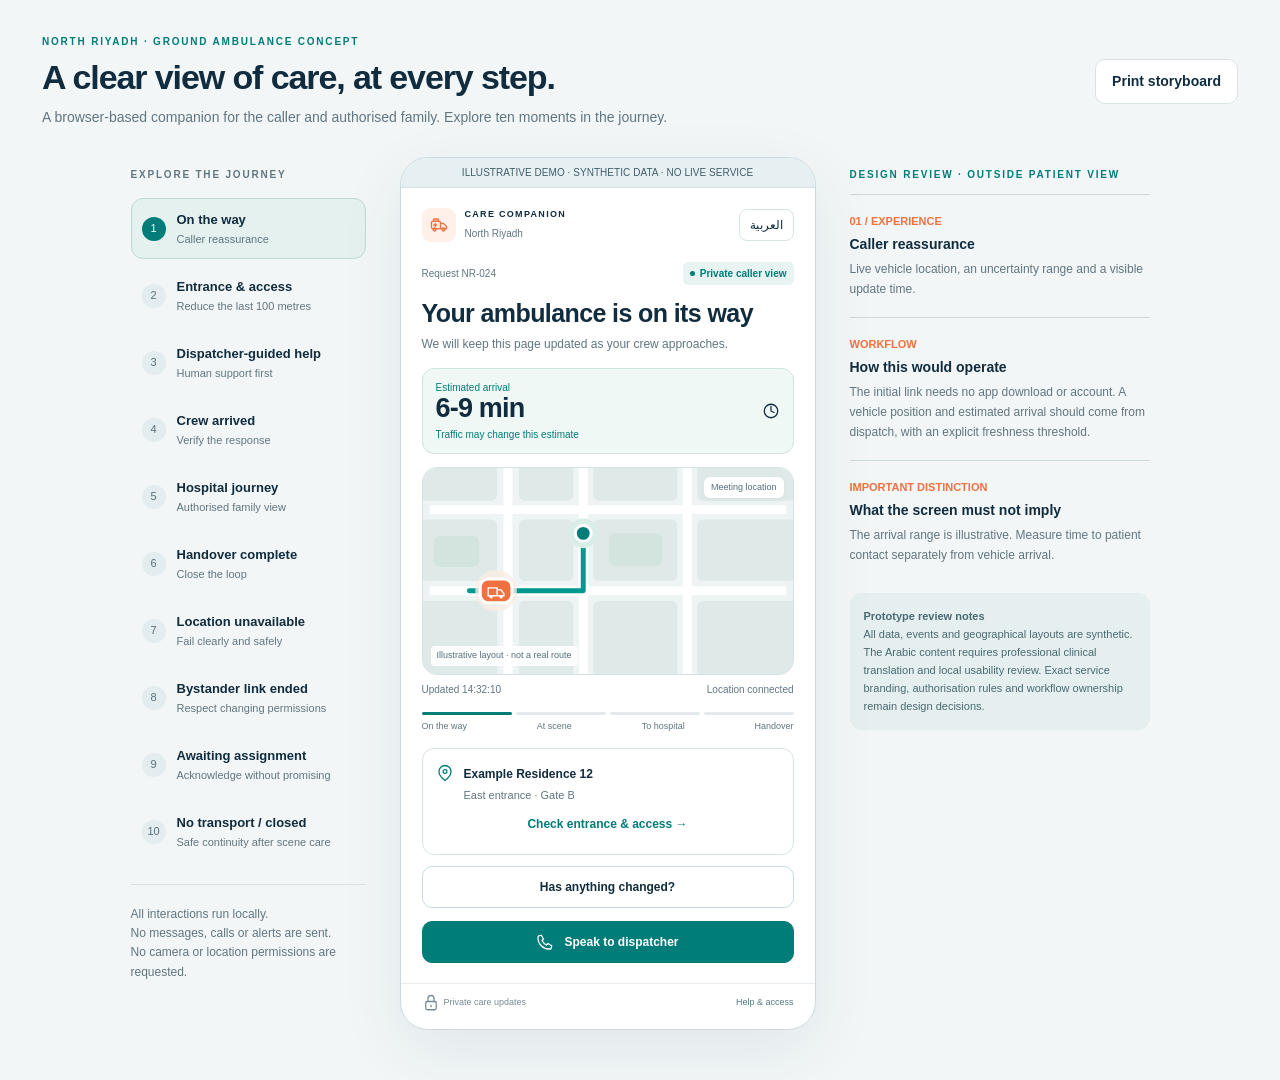
==== commit cccdd47a: "Update index.html" ====
--- a/index.html
+++ b/index.html
@@ -1,103 +1,95 @@
 <!doctype html>
-<!DOCTYPE html>
-
 <html lang="en">
 <head>
-<meta charset="utf-8"/>
-<meta content="width=device-width, initial-scale=1" name="viewport"/>
-<title>Rawafid Circular Resources | CEO G&amp;A Dashboard</title>
-
-
-<link href="assets/styles.css" rel="stylesheet"/><script defer="True" src="assets/plotly.min.js"></script><script defer="True" src="assets/app.js"></script></head>
-<body><div class="startup-status" id="startup-status">Loading dashboard…</div>
-<header class="header"><img class="logo" src="assets/pif-logo.png"/><div><div class="header-title">G&amp;A and FTE Optimisation Dashboard</div><div class="header-sub">Observation → conclusion → action | CEO decision support</div></div><div class="header-right"><div class="filter">Portfolio Company   Rawafid Circular Resources ▾</div><div class="filter">APQC Cohort   $100m–$500m ▾</div><div class="update">Synthetic demonstration<br/>Last refreshed 08 Aug 2026</div></div></header>
-<nav class="nav">
-<button class="active" data-page="overview"><span class="icon">1</span><span>CEO Overview</span></button>
-<button data-page="benchmark"><span class="icon">2</span><span>Benchmark Position</span></button>
-<button data-page="functions"><span class="icon">3</span><span>Where to Act</span></button>
-<button data-page="organisation"><span class="icon">4</span><span>Organisation</span></button>
-<button data-page="action"><span class="icon">5</span><span>Action Plan</span></button>
-<button data-page="evidence"><span class="icon">6</span><span>Evidence &amp; Method</span></button>
-<div class="nav-footer">Restricted External<br/>Synthetic test case<br/>PIF Data and AI</div>
-</nav>
-<main class="main">
-<section class="page active" id="overview">
-<div class="page-head"><div><div class="page-kicker">CEO overview</div><div class="page-title">Support-function cost and management density require immediate challenge</div></div><div class="page-note">The visible Phase 1 opportunity is conservative. It includes employee reward only and excludes contractors, professional services, systems, facilities and other SG&amp;A.</div></div>
-<div class="journey"><div class="journey-card"><strong>OBSERVATION</strong><span>Scale-adjusted APQC and submitted hierarchy show material support-function deviation.</span></div><div class="arrow">›</div><div class="journey-card"><strong>CONCLUSION</strong><span>Procurement, Finance, HR, Legal and management layers are the clearest priorities.</span></div><div class="arrow">›</div><div class="journey-card"><strong>ACTION</strong><span>Freeze non-critical hiring and deliver a role-by-role plan within six weeks.</span></div></div>
-<div class="grid g4">
-<div class="card kpi"><div class="label">Current FTE</div><div class="value">360</div><div class="foot">Submitted employee records</div></div>
-<div class="card kpi"><div class="label">Back-office annual reward</div><div class="value">SAR 97.8m</div><div class="foot">Immediate visible challenge pool</div></div>
-<div class="card kpi signal-high"><div class="label">Scale-adjusted APQC signal</div><div class="value">Above P75</div><div class="foot">Employee reward alone versus total SG&amp;A range</div></div>
-<div class="card kpi signal-medium"><div class="label">Phase 1 target corridor</div><div class="value">26–42 FTE</div><div class="foot">SAR 13.9m–23.0m annual reward</div></div>
+<meta charset="utf-8"><meta name="viewport" content="width=device-width,initial-scale=1">
+<title>North Riyadh | Care companion concept</title>
+<style>
+:root{--ink:#102c3e;--muted:#617680;--teal:#007c79;--tealp:#e7f4f1;--orange:#ef713f;--bg:#f2f6f7;--line:#d9e3e6;--white:#fff;--warn:#8e5815;--warnp:#fff4df;--shadow:0 20px 65px #163b4814;--red:#a33432}
+*{box-sizing:border-box}body{margin:0;background:var(--bg);color:var(--ink);font-family:Arial,Helvetica,sans-serif;font-size:14px;line-height:1.5}button,input,select{font:inherit}button{cursor:pointer}button:focus-visible,input:focus-visible,select:focus-visible,a:focus-visible{outline:3px solid #007c79;outline-offset:3px}button:disabled{cursor:default;opacity:.55}h1,h2,h3,p{margin:0}h1{font-size:34px;letter-spacing:-1.1px;line-height:1.15;font-weight:700}h2{font-size:25px;letter-spacing:-.6px;line-height:1.2}h3{font-size:15px;line-height:1.3}.eyebrow{text-transform:uppercase;letter-spacing:1.8px;font-size:10px;font-weight:700}.muted{color:var(--muted)}.page{max-width:1390px;margin:auto;padding:34px 42px 50px}.top{display:flex;justify-content:space-between;gap:20px;align-items:center;margin-bottom:29px}.top p{margin-top:10px;color:var(--muted);max-width:740px}.top .eyebrow{color:var(--teal);margin-bottom:9px}.subtle-button{background:var(--white);border:1px solid var(--line);padding:11px 16px;border-radius:10px;color:var(--ink);font-weight:700}.workspace{display:grid;grid-template-columns:235px minmax(350px,416px) minmax(230px,300px);gap:34px;justify-content:center;align-items:start}.scenario-nav{padding-top:10px}.scenario-nav .eyebrow{color:var(--muted);margin-bottom:16px}.stage-btn{display:flex;align-items:center;gap:11px;text-align:left;width:100%;background:transparent;border:1px solid transparent;border-radius:12px;padding:11px 10px;margin-bottom:6px;color:var(--ink)}.stage-num{font-size:11px;width:24px;height:24px;border-radius:50%;display:grid;place-items:center;background:#e3ecee;color:#57717b;flex:none}.stage-btn strong{display:block;font-size:13px}.stage-btn small{display:block;font-size:11px;color:var(--muted);margin-top:1px}.stage-btn.active{border-color:#bcd9d4;background:#e4f1ee}.stage-btn.active .stage-num{background:var(--teal);color:white}.nav-note{margin-top:22px;padding-top:20px;border-top:1px solid var(--line);color:var(--muted);font-size:12px;line-height:1.6}.phone{background:var(--white);border:1px solid #ccdadd;border-radius:28px;overflow:hidden;min-height:846px;box-shadow:var(--shadow);position:relative}.demo-strip{background:#e6eff1;color:#415f6a;text-align:center;font-size:10px;letter-spacing:.05px;padding:7px 12px;border-bottom:1px solid #d5e2e5}.appbar{padding:20px 21px 16px;display:flex;justify-content:space-between;align-items:center;gap:10px}.brand{display:flex;gap:9px;align-items:center}.brandmark{width:34px;height:34px;background:#fff0e9;border-radius:9px;display:grid;place-items:center;color:var(--orange)}.brand .eyebrow{letter-spacing:1.3px;font-size:9px}.brand small{font-size:10px;color:var(--muted)}.lang{background:transparent;border:1px solid var(--line);border-radius:8px;padding:6px 10px;font-size:12px;color:var(--ink)}.main{padding:2px 21px 20px}.greet{display:flex;align-items:center;justify-content:space-between;gap:8px;margin:1px 0 13px}.ref{font-size:10px;color:var(--muted)}.pill{display:inline-flex;align-items:center;gap:5px;border-radius:5px;background:var(--tealp);color:var(--teal);padding:4px 7px;font-size:10px;font-weight:700}.pill:before{content:'';display:inline-block;width:5px;height:5px;background:currentColor;border-radius:50%}.pill.orange{background:#fff0e9;color:#a54e28}.pill.warn{background:var(--warnp);color:var(--warn)}.pill.gray{background:#eef2f3;color:#536b75}.intro{font-size:12px;line-height:1.5;color:var(--muted);margin-top:7px}.hero{margin-bottom:15px}.eta{display:flex;justify-content:space-between;align-items:center;margin:13px 0 0;padding:11px 13px;border:1px solid #d0e5e0;background:#f0f8f5;border-radius:12px}.eta strong{font-size:27px;line-height:1;letter-spacing:-.8px}.eta .tiny{font-size:10px;color:var(--teal)}.eta svg{flex:none}.map{position:relative;margin:0 0 13px;border:1px solid #d5e2e4;border-radius:15px;overflow:hidden;height:208px;background:#edf3f3}.map svg{height:100%;width:100%;display:block}.map-caption{position:absolute;left:8px;bottom:8px;background:#ffffffdd;font-size:9px;color:#57717b;padding:3px 6px;border-radius:4px}.map-key{position:absolute;right:9px;top:9px;background:white;border-radius:6px;padding:4px 7px;font-size:9px;color:#526e79;box-shadow:0 2px 6px #1736450a}.map-stale{position:absolute;inset:0;background:#f4f7f7e6;display:flex;flex-direction:column;align-items:center;justify-content:center;text-align:center;padding:30px}.map-stale svg{width:35px;height:35px;color:var(--muted);margin-bottom:7px}.map-stale strong{font-size:14px}.map-stale p{font-size:11px;color:var(--muted);margin-top:5px;max-width:235px}.fresh{display:flex;justify-content:space-between;align-items:center;font-size:10px;color:var(--muted);margin-top:-6px;margin-bottom:14px}.row{display:flex;justify-content:space-between;align-items:center;gap:10px}.progress{display:flex;gap:4px;margin:15px 0 5px}.progress span{height:3px;flex:1;background:#e2eaec;border-radius:5px}.progress .done{background:var(--teal)}.progress-labels{display:flex;justify-content:space-between;font-size:9px;color:var(--muted);margin-bottom:15px}.panel{border:1px solid var(--line);border-radius:12px;padding:12px 13px;margin:11px 0;background:white}.panel.soft{background:#f6f9f9}.panel.good{border-color:#cce3dc;background:#f1f8f5}.panel.warning{border-color:#f0d8b0;background:#fff8e9}.panel p{font-size:11px;color:var(--muted);margin-top:5px;line-height:1.5}.panel strong{font-size:12px}.panel .label{font-size:9px;color:var(--muted);text-transform:uppercase;letter-spacing:1px;margin-bottom:5px}.detail-row{display:flex;gap:10px;align-items:flex-start;padding:2px 0}.detail-row svg{flex:none;color:var(--teal);margin-top:1px}.detail-row p{margin:3px 0 0}.primary,.secondary,.text-button{width:100%;border-radius:10px;padding:11px 10px;font-size:12px;font-weight:700}.primary{background:var(--teal);color:white;border:1px solid var(--teal)}.secondary{background:white;color:var(--ink);border:1px solid #c9d9dd}.button-row{display:flex;gap:8px;margin-top:8px}.button-row button{flex:1}.text-button{background:transparent;color:var(--teal);border:0;padding:9px 6px}.danger-button{color:var(--red)}.action-icon{vertical-align:-3px;margin-right:5px}.call{margin-top:13px;display:flex;gap:10px;align-items:center;justify-content:center}.foot{padding:10px 21px 17px;border-top:1px solid #e7edef;font-size:9px;color:#778b94;display:flex;align-items:center;justify-content:space-between;gap:8px;margin-top:0}.foot strong{color:#486b77;font-size:10px}.secure{display:flex;gap:4px;align-items:center}.foot button{border:0;background:transparent;color:#567981;font-size:9px;padding:0}.icon{width:18px;height:18px;display:inline-block;flex:none}.illustration{display:grid;place-items:center;width:82px;height:82px;border-radius:24px;background:var(--tealp);color:var(--teal);margin:21px auto 19px}.illustration svg{width:44px;height:44px}.center{text-align:center}.hero.center{margin-bottom:18px}.timeline{margin:18px 0}.timeline-item{display:flex;gap:12px;padding:0 0 18px;position:relative}.timeline-item:not(:last-child):before{content:'';position:absolute;top:20px;left:9px;bottom:2px;width:1px;background:#ccdedc}.timeline-dot{width:19px;height:19px;display:grid;place-items:center;background:var(--tealp);color:var(--teal);border-radius:50%;font-size:11px;flex:none}.timeline-item p{font-size:11px;color:var(--muted);margin-top:3px}.timeline-item strong{font-size:12px}.form-label{display:block;font-size:11px;font-weight:700;margin:11px 0 5px}.input{width:100%;border:1px solid #cbdade;border-radius:9px;padding:10px 11px;color:var(--ink);background:#fff;font-size:12px}.checks{display:flex;gap:7px;flex-wrap:wrap;margin:9px 0 12px}.check{padding:7px 9px;border:1px solid var(--line);border-radius:8px;background:#f8fafb;color:#476773;font-size:10px;display:flex;align-items:center;gap:5px}.check input{accent-color:var(--teal);margin:0}.notes{padding-top:10px}.notes .eyebrow{color:var(--teal);margin-bottom:12px}.note-card{border-top:1px solid #ccdade;padding:18px 0}.note-card h3{margin-bottom:7px;font-size:14px}.note-card p,.note-card li{color:var(--muted);font-size:12px;line-height:1.65}.note-card ul{padding-left:17px;margin:8px 0 0}.note-number{color:var(--orange);font-size:11px;font-weight:700;margin-bottom:5px}.note-bottom{border-radius:12px;padding:14px;background:#e5efef;color:#496a72;font-size:11px;line-height:1.65;margin-top:9px}.modal-bg{position:fixed;inset:0;background:#0a293d60;z-index:20;display:flex;align-items:center;justify-content:center;padding:20px}.modal{max-width:410px;width:100%;background:white;border-radius:20px;padding:24px;box-shadow:0 20px 60px #102c3e40}.modal h2{font-size:22px}.modal p{font-size:13px;color:var(--muted);margin:10px 0 16px}.modal .label{font-size:10px;color:var(--muted)}.modal-close{float:right;border:0;background:#edf3f3;border-radius:50%;width:26px;height:26px;color:var(--ink)}.toast{position:fixed;left:50%;bottom:24px;transform:translateX(-50%);width:min(90vw,500px);border-radius:12px;padding:14px 18px;box-shadow:var(--shadow);background:var(--ink);color:white;font-size:13px;z-index:30}.hidden{display:none!important}.storyboard{display:none}.arabic{font-family:Arial,Tahoma,sans-serif}.arabic .brand .eyebrow{letter-spacing:0}.arabic .timeline-item:not(:last-child):before{left:auto;right:9px}.arabic .action-icon{margin-right:0;margin-left:5px}.arabic .map{direction:ltr}.notice{font-size:11px;color:var(--muted);padding:10px 0}.mini-metric{display:flex;align-items:center;gap:9px}.unit-icon{display:grid;place-items:center;width:42px;height:42px;background:#fff0e9;color:var(--orange);border-radius:10px}.sticker{font-size:12px;letter-spacing:1px;color:var(--ink);font-weight:700}.bottom-space{min-height:18px}.restriction{margin-top:22px}.transit-tag{background:#fff;padding:4px 8px;border-radius:6px;font-size:9px;color:var(--teal)}
+@media(max-width:1100px){.workspace{grid-template-columns:200px minmax(350px,416px);gap:25px}.notes{grid-column:1 / -1;display:grid;grid-template-columns:repeat(3,1fr);gap:20px}.notes>.eyebrow,.notes>.note-bottom{grid-column:1 / -1}.notes .note-card{margin:0}.page{padding:25px}.top h1{font-size:29px}}
+@media(max-width:640px){.page{padding:18px 10px}.top{display:block;padding:0 9px;margin-bottom:17px}.top h1{font-size:25px}.top p{font-size:12px}.top button{margin-top:13px;font-size:11px;padding:8px 12px}.workspace{display:flex;flex-direction:column;gap:16px;align-items:stretch}.scenario-nav{padding:0 5px;display:grid;grid-template-columns:1fr 1fr;gap:4px}.scenario-nav>.eyebrow{grid-column:1 / -1;margin:0 0 5px}.stage-btn{padding:8px 5px;margin:0}.stage-btn strong{font-size:11px}.stage-btn small{font-size:9px}.stage-num{width:20px;height:20px;font-size:9px}.nav-note{grid-column:1 / -1;font-size:10px;margin-top:10px;padding-top:10px}.phone{border-radius:20px;width:100%;max-width:416px;margin:auto;min-height:810px}.appbar{padding:17px 17px 13px}.main{padding:2px 17px 17px}.notes{display:block;padding:9px}.notes .note-card{padding:14px 0}.notes>.eyebrow{margin-bottom:0}.map{height:196px}.foot{padding:10px 17px 15px}.eta strong{font-size:25px}h2{font-size:23px}}
+@media print{@page{size:A4 portrait;margin:12mm}body{background:white}.page{display:none}.storyboard{display:block}.story-page{page-break-after:always;display:flex;gap:22px;align-items:flex-start;padding-top:8px}.story-page:last-child{page-break-after:auto}.story-page .phone{width:390px;min-width:390px;box-shadow:none;transform-origin:top left;min-height:846px}.story-note{width:220px;padding:20px 0}.story-note h2{font-size:22px}.story-note p{margin-top:12px;color:var(--muted);font-size:12px}.story-note .eyebrow{color:var(--teal);margin-bottom:8px}.story-page button{pointer-events:none}.modal-bg,.toast{display:none!important}}
+</style>
+</head>
+<body>
+<div class="page">
+<header class="top"><div><div class="eyebrow">North Riyadh · Ground ambulance concept</div><h1>A clear view of care, at every step.</h1><p>A browser-based companion for the caller and authorised family. Explore ten moments in the journey.</p></div><button class="subtle-button" id="print-button">Print storyboard</button></header>
+<div class="workspace"><nav class="scenario-nav" aria-label="Demonstration scenarios" id="stage-nav"></nav><section id="phone" class="phone" aria-label="Care companion phone mockup"></section><aside class="notes" id="notes"></aside></div>
 </div>
-<div class="callout"><strong>CEO message.</strong> Do not approve additional support-function growth until the company has reconciled its function design, narrow-span managers and 2027 position plan to the relevant scale-adjusted APQC evidence.</div>
-<div class="grid g2">
-<div class="card"><div class="card-title">Where the immediate opportunity sits</div><div class="card-sub">Submitted FTE and upper-end Phase 1 reduction by function</div><div class="chart" id="overview-function"></div></div>
-<div class="card"><div class="card-title">Decisions required now</div><div class="decision-list">
-<div class="decision"><b>Set corridor</b><span>Accept 26–42 FTE as the initial management challenge.</span></div>
-<div class="decision"><b>Freeze hiring</b><span>Pause non-critical support-function hiring until function targets are approved.</span></div>
-<div class="decision"><b>Prioritise</b><span>Start with Procurement, Finance, HR, Legal, Strategy &amp; PMO and Corporate Services.</span></div>
-<div class="decision"><b>Delayer</b><span>Resolve managers with one to three direct reports before adding further management capacity.</span></div>
-<div class="decision"><b>Close gaps</b><span>Submit full SG&amp;A, legal-entity mapping and the 2027 position plan.</span></div>
-</div><div class="footer-note">Evidence: synthetic company-submitted data and APQC $100m–$500m revenue cohort.</div></div>
-</div>
-</section>
-<section class="page" id="benchmark">
-<div class="page-head"><div><div class="page-kicker">Observation</div><div class="page-title">Scale-adjusted APQC benchmarks identify the functions outside a defensible range</div></div><div class="page-note">SAR 760m / 3.75 = USD 203m. Every external comparison therefore uses only the APQC $100m–$500m annual-revenue band.</div></div>
-<div class="card" style="margin-bottom:13px"><div class="cohort"><div><div class="card-title">Benchmark-selection rule</div><div class="equation">SAR 760m ÷ 3.75 = USD 203m → APQC $100m–$500m cohort</div><div class="step">No full-dataset average is used in the CEO analysis. Sample size is shown for each metric.</div></div></div></div>
-<div class="bench-grid" id="bench-grid"></div>
-<div class="card" style="margin-top:13px"><div class="card-title">Function benchmark heatmap</div><div class="table-wrap"><table><thead><tr><th>Area</th><th>Submitted metric</th><th>Scale-adjusted APQC comparator</th><th>Status</th><th>CEO treatment</th></tr></thead><tbody>
-<tr><td>Overall</td><td>28.7% employee reward / revenue</td><td>P25–P75: 12.0%–25.5% total SG&amp;A</td><td><span class="pill p-high">Above P75</span></td><td>Challenge</td></tr>
-<tr><td>Finance</td><td>12.0 employees / FTE</td><td>P10: 17.8</td><td><span class="pill p-high">Below P10</span></td><td>High priority</td></tr>
-<tr><td>HR</td><td>16.4 employees / FTE</td><td>P10: 42.9</td><td><span class="pill p-high">Below P10</span></td><td>High priority</td></tr>
-<tr><td>Procurement</td><td>177.6 FTE / USD 1bn revenue</td><td>P90: 170.7</td><td><span class="pill p-high">Above P90</span></td><td>High priority</td></tr>
-<tr><td>Legal</td><td>83.9 FTE / USD 1bn revenue</td><td>P90: 40.4, N=43</td><td><span class="pill p-high">Above P90</span></td><td>Validate scope, then act</td></tr>
-<tr><td>IT</td><td>18.0 end users / FTE</td><td>P25: 20.0</td><td><span class="pill p-selective">Below P25</span></td><td>Selective review</td></tr>
-</tbody></table></div></div>
-</section>
-<section class="page" id="functions">
-<div class="page-head"><div><div class="page-kicker">Conclusion</div><div class="page-title">The Phase 1 reduction should be concentrated, not spread uniformly</div></div><div class="page-note">Functions with strong benchmark deviation and high addressability move first. Critical operating, HSE, engineering and commercial capacity is protected pending workload validation.</div></div>
-<div class="grid g2">
-<div class="card"><div class="card-title">Current FTE and proposed target range</div><div class="chart lg" id="function-target"></div></div>
-<div class="card"><div class="card-title">Indicative annual employee-reward saving</div><div class="chart lg" id="function-saving"></div></div>
-</div>
-<div class="grid g2" style="margin-top:13px">
-<div class="card"><div style="display:flex;justify-content:space-between;align-items:center"><div><div class="card-title">Sub-function diagnostic</div><div class="card-sub">Select a function to see where submitted capacity sits</div></div><select class="select" id="function-select"></select></div><div class="chart" id="subfunction-chart"></div></div>
-<div class="card"><div class="card-title">Prioritisation matrix</div><div class="matrix"><div class="mh"></div><div class="mh">Lower addressability</div><div class="mh">Higher addressability</div><div class="mr">Higher deviation</div><div>Legal<br/><span style="color:var(--muted)">Validate regulatory and contract need</span></div><div>Procurement, Finance, HR<br/><span style="color:var(--muted)">Immediate Phase 1 challenge</span></div><div class="mr">Lower deviation</div><div>IT, HSE &amp; Quality<br/><span style="color:var(--muted)">Protect critical capability</span></div><div>Strategy &amp; PMO, Corporate Services<br/><span style="color:var(--muted)">Targeted service-model reset</span></div></div><div class="callout" style="margin-bottom:0"><strong>Operations.</strong> The submitted hierarchy shows a structural issue, but frontline reductions require site, shift and workload data and should be treated as Phase 2.</div></div>
-</div>
-</section>
-<section class="page" id="organisation">
-<div class="page-head"><div><div class="page-kicker">Organisation evidence</div><div class="page-title">Management density is the clearest structural inefficiency in the submitted hierarchy</div></div><div class="page-note">The analysis uses only company-submitted employee and manager IDs. It is independent of APQC and therefore provides a second evidence source.</div></div>
-<div class="grid g4">
-<div class="card kpi"><div class="label">Organisational layers</div><div class="value">5</div><div class="foot">One additional layer in the synthetic validation case</div></div>
-<div class="card kpi signal-high"><div class="label">Managers</div><div class="value">59</div><div class="foot">16.4% of total FTE</div></div>
-<div class="card kpi signal-high"><div class="label">Median span</div><div class="value">3.0</div><div class="foot">Direct reports per manager</div></div>
-<div class="card kpi signal-high"><div class="label">Narrow-span managers</div><div class="value">36</div><div class="foot">Managers with three or fewer reports</div></div>
-</div>
-<div class="grid g2" style="margin-top:13px"><div class="card"><div class="card-title">Layer pyramid</div><div class="card-sub">Employees by level below the CEO</div><div class="chart" id="layers-chart"></div></div><div class="card"><div class="card-title">Span-of-control distribution</div><div class="card-sub">Number of managers by direct-report band</div><div class="chart" id="spans-chart"></div></div></div>
-<div class="grid g2" style="margin-top:13px"><div class="card"><div class="card-title">Narrow-span managers by function</div><div class="chart sm" id="narrow-chart"></div></div><div class="card"><div class="card-title">Employee reward and seniority mix</div><div class="grid g3"><div><div class="chart sm" id="mgr-fte-donut"></div></div><div><div class="chart sm" id="mgr-reward-donut"></div></div><div><div class="chart sm" id="fb-reward-donut"></div></div></div></div></div>
-</section>
-<section class="page" id="action">
-<div class="page-head"><div><div class="page-kicker">Action</div><div class="page-title">Convert the corridor into named role decisions and the 2027 budget within six weeks</div></div><div class="page-note">No employee action should be taken until role criticality, legal requirements, workload and implementation cost are validated.</div></div>
-<div class="grid g3">
-<div class="card"><div class="card-title">Phase 1 corridor</div><div style="font-size:29px;font-weight:700">26–42 FTE</div><div style="font-size:17px;color:var(--gold);margin-top:5px">SAR 13.9m–23.0m</div><div class="gauge"><div class="range"></div><div class="current"></div></div><div class="gauge-labels"><span>Minimum action</span><span>Recommended range</span><span>Current</span></div><div class="footer-note">Employee reward only. Full SG&amp;A opportunity will be higher once non-personnel costs are supplied.</div></div>
-<div class="card"><div class="card-title">Interim hiring decision</div><div style="font-size:20px;font-weight:700;color:var(--gold);margin:16px 0">Freeze non-critical support hiring</div><div style="font-size:10.5px;line-height:1.55;color:#d9e8e5">The submitted file does not include a position-level 2027 plan, vacancies or planned hires. The freeze remains in place until the position plan is reconciled to the function targets.</div></div>
-<div class="card"><div class="card-title">Implementation gate</div><div style="font-size:20px;font-weight:700;color:var(--mint);margin:16px 0">Full SG&amp;A and position data</div><div style="font-size:10.5px;line-height:1.55;color:#d9e8e5">Budget embedding requires function costs, cost categories, legal entity, position ID, status, planned hire date and role criticality.</div></div>
-</div>
-<div class="card" style="margin-top:13px"><div class="card-title">Six-week management process</div><div class="timeline" id="timeline"></div></div>
-<div class="card" style="margin-top:13px"><div class="card-title">Function action register</div><div class="table-wrap"><table class="action-table"><thead><tr><th>Function</th><th>FTE challenge</th><th>Annual reward saving</th><th>Required management action</th><th>Owner</th><th>Timing</th><th>Status</th></tr></thead><tbody id="action-body"></tbody></table></div></div>
-</section>
-<section class="page" id="evidence">
-<div class="page-head"><div><div class="page-kicker">Evidence and methodology</div><div class="page-title">The dashboard separates external benchmark evidence, submitted facts and judgement</div></div><div class="page-note">This distinction is essential when the dashboard is reused for real portfolio-company submissions.</div></div>
-<div class="grid g3">
-<div class="card"><div class="card-title">Scale-adjusted APQC</div><div style="font-size:22px;font-weight:700">$100m–$500m</div><div class="footer-note">Cohort selected from annual revenue. P10, P25, P50, P75, P90 and N are stored by metric.</div></div>
-<div class="card"><div class="card-title">Submitted company data</div><div style="font-size:22px;font-weight:700">360 employee rows</div><div class="footer-note">Functions, sub-functions, titles, grades, rewards and reporting lines.</div></div>
-<div class="card"><div class="card-title">Management judgement</div><div style="font-size:22px;font-weight:700">Scale-up adjustment</div><div class="footer-note">Revenue benchmarks are evidence, not automatic targets. Operating capability is protected.</div></div>
-</div>
-<div class="grid g2" style="margin-top:13px"><div class="card"><div class="card-title">Data-quality and implementation gates</div><div class="table-wrap"><table><thead><tr><th>Data item</th><th>Status</th><th>Why it matters</th><th>Required next step</th></tr></thead><tbody id="quality-body"></tbody></table></div></div><div class="card"><div class="card-title">Calculation and scope rules</div><div class="decision-list"><div class="decision"><b>Reward</b><span>Salary, allowances, annual bonus, commission and incentives. LTI and deferred bonus excluded.</span></div><div class="decision"><b>Benchmark</b><span>Revenue-band cohort only. No full-dataset mean used.</span></div><div class="decision"><b>Cost proxy</b><span>Employee reward / revenue is a minimum signal where full function cost is missing.</span></div><div class="decision"><b>Organisation</b><span>Managers are employees with one or more submitted direct reports.</span></div><div class="decision"><b>Corridor</b><span>APQC deviation, spans/layers evidence and scale-up judgement.</span></div></div></div></div>
-<div class="validation" style="margin-top:13px"><strong>Validation only.</strong> The paired clean-versus-seeded synthetic files are retained as a pipeline test and are not used as the external evidence base for the CEO target. The core dashboard compares submitted data with scale-adjusted APQC benchmarks.</div>
-<div class="footer-note">Sources: synthetic Rawafid company-submitted data; APQC underlying dataset. Numerical assumption: SAR 3.75 per USD for revenue-band mapping.</div>
-</section>
-</main>
-
-</body></html>+<div class="storyboard" id="storyboard"></div>
+<div class="modal-bg hidden" id="modal-bg"><section class="modal" role="dialog" aria-modal="true" aria-labelledby="modal-title" id="modal"></section></div>
+<div class="toast hidden" role="status" aria-live="polite" id="toast"></div>
+<script>
+'use strict';
+const icons={ambulance:'<rect x="2" y="7" width="12" height="10" rx="2"/><path d="M14 10h4l4 4v3h-8M5 7V4h6v3M7 10v4m-2-2h4"/><circle cx="6" cy="18" r="2"/><circle cx="18" cy="18" r="2"/>',phone:'<path d="M7 3l3 5-2 2c1.5 3 3 4.5 6 6l2-2 5 3-1 4C10 23 1 14 3 4z"/>',pin:'<path d="M20 10c0 6-8 12-8 12S4 16 4 10a8 8 0 1 1 16 0Z"/><circle cx="12" cy="10" r="2.5"/>',clock:'<circle cx="12" cy="12" r="9"/><path d="M12 6v6l4 2"/>',check:'<path d="m5 12 4 4L20 5"/>',shield:'<path d="m12 2 8 3v6c0 6-8 11-8 11S4 17 4 11V5z"/><path d="m8 11 3 3 5-6"/>',share:'<circle cx="18" cy="5" r="3"/><circle cx="6" cy="12" r="3"/><circle cx="18" cy="19" r="3"/><path d="m8.5 10.5 7-4m-7 7 7 4"/>',hospital:'<path d="M5 22V4h14v18M2 22h20M9 22v-5h6v5M9 8h6m-3-3v6M8 14h2m4 0h2"/>',lock:'<rect x="5" y="10" width="14" height="11" rx="2"/><path d="M8 10V6a4 4 0 0 1 8 0v4m-4 5v2"/>',signal:'<path d="M4 7a13 13 0 0 1 16 0M7 11a8 8 0 0 1 10 0m-7 4a3 3 0 0 1 4 0M3 3l18 18"/>',person:'<circle cx="12" cy="7" r="4"/><path d="M4 22v-3a8 8 0 0 1 16 0v3"/>',arrow:'<path d="M4 12h16m-6-6 6 6-6 6"/>'};
+function ic(name,cls='icon'){return `<svg class="${cls}" viewBox="0 0 24 24" fill="none" stroke="currentColor" stroke-width="1.7" stroke-linecap="round" stroke-linejoin="round" aria-hidden="true">${icons[name]||icons.check}</svg>`}
+const dict={
+'en':{brand:'CARE COMPANION',place:'North Riyadh',lang:'العربية',demo:'ILLUSTRATIVE DEMO · SYNTHETIC DATA · NO LIVE SERVICE',ref:'Request NR-024',private:'Private caller view',family:'Authorised family view',bystander:'Bystander view',onway:'Your ambulance is on its way',onwaydesc:'We will keep this page updated as your crew approaches.',eta:'Estimated arrival',minutes:'6-9 min',range:'Traffic may change this estimate',map:'Illustrative layout · not a real route',updated:'Updated 14:32:10',live:'Location connected',location:'Meeting location',address:'Example Residence 12',entrance:'East entrance · Gate B',edit:'Check entrance & access',changed:'Has anything changed?',dispatcher:'Speak to dispatcher',crew:'Crew assigned',unit:'Ambulance NR-07',stage1:'On the way',stage2:'At scene',stage3:'To hospital',stage4:'Handover',secure:'Private care updates',help:'Help & access',arrivalTitle:'Help us find the right entrance',arrivalDesc:'Check the meeting point and tell us about access needs.',pin:'Meeting point selected',entranceLabel:'Entrance or meeting instructions',accessLabel:'Access needs',stepfree:'Step-free access',hearing:'Hearing support',interpreter:'Interpreter',save:'Send update to dispatcher',pending:'Update awaiting confirmation',pendingText:'The dispatcher has not yet confirmed this change. Speak to them if access is urgent.',confirmed:'Current meeting details',helpTitle:'Stay connected to the dispatcher',helpDesc:'Tell the dispatcher if the patient’s condition changes.',human:'A person is here to help',humanText:'The dispatcher will guide you based on the situation. Keep your phone available.',callback:'Request a callback',report:'Report a change',reportNote:'For an urgent change, speak directly to the dispatcher.',arrivedTitle:'Your crew has arrived',arrivedDesc:'The ambulance is at the meeting location. The crew is making contact.',vehicle:'Your responding vehicle',verify:'Check the unit number on the vehicle.',noContact:'Can’t find the crew?',arrivedNote:'Vehicle arrival is confirmed. Patient contact will be recorded separately.',transportTitle:'On the way to hospital',transportDesc:'You have permission to view journey updates.',destination:'Planned destination',hospital:'Receiving Hospital A',fictional:'Illustrative hospital',ack:'Notification acknowledged',ackdesc:'The receiving team has acknowledged the crew’s notification.',transporteta:'Estimated hospital arrival',hospitalmins:'11-15 min',share:'Manage family access',scope:'Journey updates only',scopeDesc:'No medical record or treatment details are shared in this view.',handoverTitle:'Hospital handover is complete',handoverDesc:'The receiving care team has taken over care.',handoverTime:'Handover completed at 15:08',notAdmission:'This update does not confirm admission to hospital.',arrivalTime:'Arrived at hospital',arrivalClock:'14:51',handTime:'Care handed over',handClock:'15:08',trackingEnded:'Ambulance tracking has ended',trackingDesc:'This link no longer shows the vehicle’s location.',feedback:'Share feedback',lostTitle:'Location temporarily unavailable',lostDesc:'Your ambulance is still assigned. We cannot currently confirm its position or arrival time.',stale:'Last location update 14:30:40',staleBadge:'Location paused',noeta:'Arrival estimate unavailable',staledesc:'Call the dispatcher if you need an update or the situation changes.',refresh:'Check for updates',restrictedTitle:'Your caller updates have ended',restrictedDesc:'The patient has left the scene. This link no longer provides journey or hospital information.',privacyTitle:'Protecting the patient’s privacy',privacyDesc:'Further updates are available only to an authorised patient contact.',revoke:'Revoke family access',create:'Create family access',familyTitle:'Share with an authorised contact',familyDesc:'Access is limited to journey status and destination. Clinical details stay private.',recipient:'Selected contact',permission:'View updates only · Cannot share access',created:'Family access active',expired:'Access expired',close:'Close',demoPrefix:'DEMO: ',noalert:'No alert was sent. A real service would connect you with a dispatcher.',notcall:'No call was placed. In a live service this would connect to the dispatcher.',notrequest:'No callback was requested. This is a demonstration.',notfeedback:'No feedback was submitted. This is a demonstration.',notrefresh:'No connection attempted. This demonstration remains in the stale-location state.',familyMade:'Demo access created for the selected contact. No message sent.',familyRevoked:'Demo family access revoked. No live access was changed.',helptext:'This illustrative link displays only simulated journey information. All names, places, times and events are synthetic.',feedbackLabel:'How did communication feel?',feedbackOptions:'Clear and reassuring / Could be clearer / I needed more support',closeAccess:'This link closes after handover',destinationNote:'Destination may change. Updates will appear here.',reportTitle:'Tell the dispatcher what changed',reportDesc:'This prototype does not send messages. For urgent changes in a live service, use the call option.',reportOption1:'Patient condition changed',reportOption2:'Meeting location changed',reportOption3:'Other information',submit:'Send update',thanks:'DEMO: Your update was recorded locally. No alert was sent.',ackPending:'Notification awaiting acknowledgement',ackPendingDesc:'The hospital has not yet acknowledged the crew’s notification.'},
+'ar':{brand:'مرافق الرعاية',place:'شمال الرياض',lang:'English',demo:'نموذج توضيحي · بيانات افتراضية · لا توجد خدمة مباشرة',ref:'الطلب NR-024',private:'عرض خاص للمتصل',family:'عرض للعائلة المصرح لها',bystander:'عرض المتصل من موقع الحادث',onway:'سيارة الإسعاف في الطريق إليك',onwaydesc:'سنحدّث هذه الصفحة مع اقتراب فريق الإسعاف.',eta:'الوصول المتوقع',minutes:'٦ إلى ٩ دقائق',range:'قد تتغير المدة حسب حركة المرور',map:'مخطط توضيحي · ليس مساراً حقيقياً',updated:'آخر تحديث ١٤:٣٢:١٠',live:'الموقع متصل',location:'موقع اللقاء',address:'المبنى الافتراضي ١٢',entrance:'المدخل الشرقي · البوابة ب',edit:'تأكيد المدخل واحتياجات الوصول',changed:'هل تغير شيء؟',dispatcher:'تحدث مع مركز البلاغات',crew:'تم تعيين الفريق',unit:'سيارة الإسعاف NR-07',stage1:'في الطريق',stage2:'في الموقع',stage3:'إلى المستشفى',stage4:'تسليم الرعاية',secure:'تحديثات رعاية خاصة',help:'المساعدة والوصول',arrivalTitle:'ساعدنا في الوصول إلى المدخل الصحيح',arrivalDesc:'راجع نقطة اللقاء وأخبرنا باحتياجات الوصول.',pin:'تم تحديد نقطة اللقاء',entranceLabel:'المدخل أو تعليمات اللقاء',accessLabel:'احتياجات الوصول',stepfree:'مدخل دون درجات',hearing:'دعم سمعي',interpreter:'مترجم',save:'إرسال التحديث لمركز البلاغات',pending:'التحديث في انتظار التأكيد',pendingText:'لم يؤكد مركز البلاغات هذا التغيير بعد. تحدث معه إذا كان الوصول عاجلاً.',confirmed:'تفاصيل اللقاء الحالية',helpTitle:'ابقَ على اتصال بمركز البلاغات',helpDesc:'أخبر مركز البلاغات إذا تغيرت حالة المريض.',human:'هناك شخص لمساعدتك',humanText:'سيقدم لك مركز البلاغات الإرشادات المناسبة للحالة. احتفظ بهاتفك قريباً.',callback:'طلب معاودة الاتصال',report:'الإبلاغ عن تغيير',reportNote:'للتغيير العاجل، تحدث مباشرة مع مركز البلاغات.',arrivedTitle:'وصل فريق الإسعاف',arrivedDesc:'وصلت سيارة الإسعاف إلى نقطة اللقاء. يعمل الفريق على التواصل معك.',vehicle:'سيارة الإسعاف المرسلة إليك',verify:'تحقق من رقم الوحدة على السيارة.',noContact:'لا تستطيع العثور على الفريق؟',arrivedNote:'تم تأكيد وصول السيارة. سيُسجّل التواصل مع المريض بشكل منفصل.',transportTitle:'في الطريق إلى المستشفى',transportDesc:'لديك تصريح لمتابعة تحديثات الرحلة.',destination:'الوجهة المخطط لها',hospital:'المستشفى المستقبل أ',fictional:'مستشفى افتراضي',ack:'تم تأكيد استلام الإشعار',ackdesc:'أكد الفريق المستقبل استلام إشعار فريق الإسعاف.',transporteta:'الوصول المتوقع إلى المستشفى',hospitalmins:'١١ إلى ١٥ دقيقة',share:'إدارة وصول العائلة',scope:'تحديثات الرحلة فقط',scopeDesc:'لا يُشارك السجل الطبي أو تفاصيل العلاج في هذا العرض.',handoverTitle:'اكتمل تسليم الرعاية في المستشفى',handoverDesc:'تولى الفريق المستقبل رعاية المريض.',handoverTime:'اكتمل تسليم الرعاية الساعة ١٥:٠٨',notAdmission:'لا يؤكد هذا التحديث تنويم المريض في المستشفى.',arrivalTime:'الوصول إلى المستشفى',arrivalClock:'١٤:٥١',handTime:'تسليم الرعاية',handClock:'١٥:٠٨',trackingEnded:'انتهى تتبع سيارة الإسعاف',trackingDesc:'لم يعد هذا الرابط يعرض موقع السيارة.',feedback:'شارك ملاحظاتك',lostTitle:'الموقع غير متاح مؤقتاً',lostDesc:'لا تزال سيارة الإسعاف مخصصة لبلاغك. لا يمكننا حالياً تأكيد موقعها أو وقت وصولها.',stale:'آخر تحديث للموقع ١٤:٣٠:٤٠',staleBadge:'تحديث الموقع متوقف',noeta:'وقت الوصول غير متاح',staledesc:'اتصل بمركز البلاغات إذا احتجت إلى تحديث أو تغيرت الحالة.',refresh:'التحقق من التحديثات',restrictedTitle:'انتهت تحديثات هذا الرابط',restrictedDesc:'غادر المريض الموقع. لم يعد هذا الرابط يعرض معلومات الرحلة أو المستشفى.',privacyTitle:'حماية خصوصية المريض',privacyDesc:'تتوفر التحديثات اللاحقة فقط لجهة اتصال مصرح لها.',revoke:'إلغاء وصول العائلة',create:'إنشاء وصول للعائلة',familyTitle:'المشاركة مع جهة اتصال مصرح لها',familyDesc:'يقتصر الوصول على حالة الرحلة والوجهة. تبقى التفاصيل السريرية خاصة.',recipient:'جهة الاتصال المحددة',permission:'عرض التحديثات فقط · لا يمكن مشاركة الوصول',created:'وصول العائلة نشط',expired:'انتهت صلاحية الوصول',close:'إغلاق',demoPrefix:'نموذج: ',noalert:'لم يُرسل أي تنبيه. ستربطك الخدمة الفعلية بمركز البلاغات.',notcall:'لم يتم إجراء اتصال. في الخدمة الفعلية سيتم الاتصال بمركز البلاغات.',notrequest:'لم يُطلب اتصال. هذا عرض توضيحي.',notfeedback:'لم تُرسل ملاحظات. هذا عرض توضيحي.',notrefresh:'لم تتم محاولة الاتصال. ما زال هذا العرض في حالة انقطاع الموقع.',familyMade:'تم إنشاء وصول افتراضي لجهة الاتصال. لم تُرسل رسالة.',familyRevoked:'تم إلغاء الوصول الافتراضي. لم يتغير أي وصول فعلي.',helptext:'يعرض هذا الرابط التوضيحي معلومات افتراضية فقط. جميع الأسماء والأماكن والأوقات والأحداث افتراضية.',feedbackLabel:'كيف كانت تجربة التواصل؟',feedbackOptions:'واضحة ومطمئنة / تحتاج إلى توضيح / احتجت إلى دعم أكبر',closeAccess:'يُغلق هذا الرابط بعد تسليم الرعاية',destinationNote:'قد تتغير الوجهة. ستظهر التحديثات هنا.',reportTitle:'أخبر مركز البلاغات بما تغير',reportDesc:'لا يرسل هذا النموذج رسائل. في الخدمة الفعلية استخدم الاتصال للتغييرات العاجلة.',reportOption1:'تغيرت حالة المريض',reportOption2:'تغير موقع اللقاء',reportOption3:'معلومات أخرى',submit:'إرسال التحديث',thanks:'نموذج: تم تسجيل التحديث محلياً. لم يُرسل أي تنبيه.',ackPending:'في انتظار تأكيد استلام الإشعار',ackPendingDesc:'لم يؤكد المستشفى استلام إشعار فريق الإسعاف بعد.'}};
+Object.assign(dict.en,{awaitTitle:'Your call has been received',awaitDesc:'The dispatcher is arranging the response. An ambulance has not yet been assigned.',awaitStatus:'Awaiting ambulance assignment',awaitInfo:'Call received at 14:31. Keep your phone available.',awaitWhy:'An arrival estimate will appear after a responding unit is confirmed.',closedTitle:'Your ambulance episode is complete',closedDesc:'The care team has recorded that there was no transport to hospital.',closedStatus:'Episode closed by the care team',noTransport:'No hospital transport recorded',nextSteps:'Your agreed next steps',nextStepsText:'Your clinician-approved care plan and follow-up details would appear here.',noInstructions:'No care instructions in this demonstration',noInstructionsText:'This screen is illustrative and contains no personalised clinical advice.'});
+Object.assign(dict.ar,{awaitTitle:'تم استلام بلاغك',awaitDesc:'يعمل مركز البلاغات على ترتيب الاستجابة. لم تُعيّن سيارة إسعاف بعد.',awaitStatus:'في انتظار تعيين سيارة إسعاف',awaitInfo:'استُلم البلاغ الساعة ١٤:٣١. احتفظ بهاتفك قريباً.',awaitWhy:'سيظهر وقت الوصول المتوقع بعد تأكيد سيارة الإسعاف المستجيبة.',closedTitle:'اكتملت خدمة الإسعاف',closedDesc:'سجل فريق الرعاية عدم نقل المريض إلى المستشفى.',closedStatus:'أغلق فريق الرعاية الحالة',noTransport:'لم يُسجل نقل إلى المستشفى',nextSteps:'الخطوات التالية المتفق عليها',nextStepsText:'ستظهر هنا خطة الرعاية المعتمدة من الممارس الصحي وتفاصيل المتابعة.',noInstructions:'لا توجد تعليمات رعاية في هذا العرض',noInstructionsText:'هذه الشاشة توضيحية ولا تتضمن نصائح سريرية مخصصة.'});
+let language='en',stage=0,entrancePending=false,familyActive=false,acknowledged=true;let toastTimer;const entranceDraft={en:'East entrance, Gate B',ar:'المدخل الشرقي، البوابة ب'};function esc(v){return String(v).replace(/[&<>\"']/g,c=>({'&':'&amp;','<':'&lt;','>':'&gt;','\"':'&quot;',"'":'&#39;'}[c]));}
+const stageMeta=[['On the way','Caller reassurance','Live vehicle location, an uncertainty range and a visible update time.','The initial link needs no app download or account. A vehicle position and estimated arrival should come from dispatch, with an explicit freshness threshold.','The arrival range is illustrative. Measure time to patient contact separately from vehicle arrival.'],['Entrance & access','Reduce the last 100 metres','Confirm the correct entrance and access requirements.','Corrections go into a dispatcher work queue. Show “awaiting confirmation” until a human or an approved workflow acknowledges the change.','A map pin alone cannot resolve towers, gates, compounds or inaccessible entrances. An urgent change must retain a direct call route.'],['Dispatcher-guided help','Human support first','Prominent voice access and a simple way to flag a change.','Display only dispatcher-approved advice tied to the incident and current patient state. This concept intentionally includes no treatment instructions.','Changes must be prioritised by clinical urgency. A read receipt or automated message is not proof that help has acted.'],['Crew arrived','Verify the response','Unit identity and a separate arrival milestone.','Display unit identification, not unnecessary crew personal data. Vehicle arrival, patient contact and assessment are separate operational events.','Patient-contact timing matters. Do not infer contact from a geofence or a stationary GPS point.'],['Hospital journey','Authorised family view','Destination, journey status and controlled family access.','The patient or authorised representative permits a selected contact. Use recipient-bound, revocable access with no onward-sharing permission.','Hospital notification acknowledgement is not acceptance of a patient, specialist capability confirmation, bed availability or admission.'],['Handover complete','Close the loop','An explicit transfer-of-care event and clear end to vehicle tracking.','Publish the handover status only after a documented receiving-team acknowledgement. Apply a time-limited retention and link-expiry policy.','Arrival at hospital does not mean handover is complete. Handover does not mean admission. Keep those events distinct.'],['Location unavailable','Fail clearly and safely','Stale position and arrival estimate are removed.','This mockup shows a GPS update older than 60 seconds. That threshold is a proposed example to validate operationally. Keep the dispatcher contact available.','Never continue a moving marker from old coordinates or present a stale ETA as current. The dispatch record, not this page, controls the response.'],['Bystander link ended','Respect changing permissions','The original caller cannot automatically follow the patient.','End bystander access after pickup. Family access is a separate authorisation decision, even when the caller originally requested the ambulance.','Do not disclose destination, diagnosis or later events through the original link without appropriate permission.']];
+stageMeta.push(['Awaiting assignment','Acknowledge without promising','Call receipt is visible before a response resource is confirmed.','Show a truthful assignment status without a vehicle position or invented ETA. Keep dispatcher contact and clinical escalation available.','A received call is not an assigned ambulance. The response clock must still include any wait for assignment.'],['No transport / closed','Safe continuity after scene care','An episode may end without a journey to hospital.','Publish only the clinician-approved plan, follow-up route and relevant safety-net advice from the patient record. The example deliberately leaves treatment content blank.','No transport can reflect several different clinical and operational dispositions. Do not assume it means no care was needed or that risk is absent.']);
+function t(k){return dict[language][k]||k}
+function progress(n){return `<div class="progress">${[0,1,2,3].map(i=>`<span class="${i<=n?'done':''}"></span>`).join('')}</div><div class="progress-labels">${['stage1','stage2','stage3','stage4'].map(k=>`<span>${t(k)}</span>`).join('')}</div>`}
+function map(type='enroute'){
+const transport=type==='transport',arrival=type==='entrance',stale=type==='stale';
+return `<div class="map"><svg viewBox="0 0 360 208" role="img" aria-label="${t('map')}"><rect width="360" height="208" fill="#eef4f3"/>
+<g fill="#dfeae8"><rect x="-10" y="-8" width="78" height="41" rx="6"/><rect x="90" y="-8" width="55" height="41" rx="6"/><rect x="165" y="-8" width="85" height="41" rx="6"/><rect x="270" y="-8" width="103" height="41" rx="6"/><rect x="-10" y="52" width="78" height="62" rx="6"/><rect x="90" y="52" width="55" height="62" rx="6"/><rect x="165" y="52" width="85" height="62" rx="6"/><rect x="270" y="52" width="103" height="62" rx="6"/><rect x="-10" y="134" width="78" height="92" rx="6"/><rect x="90" y="134" width="55" height="92" rx="6"/><rect x="165" y="134" width="85" height="92" rx="6"/><rect x="270" y="134" width="103" height="92" rx="6"/></g>
+<g fill="#d3e3dd"><rect x="181" y="66" width="54" height="33" rx="6"/><rect x="4" y="69" width="46" height="31" rx="6"/></g>
+<g stroke="white" stroke-width="9" fill="none"><path d="M0 42H360M0 124H360M79 0V208M155 0V208M260 0V208"/></g>
+${!stale?`<path d="${transport?'M79 177V124H155V42H284':arrival?'M79 171V124H155V89':'M40 124H155V66'}" fill="none" stroke="#fff" stroke-width="10" stroke-linecap="round" stroke-linejoin="round"/><path d="${transport?'M79 177V124H155V42H284':arrival?'M79 171V124H155V89':'M40 124H155V66'}" fill="none" stroke="#00988f" stroke-width="5" stroke-linecap="round" stroke-linejoin="round"/>`:''}
+${!stale&&!arrival?`<g transform="translate(${transport?'79 160':'67 124'})"><circle r="21" fill="#fbede5" opacity=".8"/><rect x="-16" y="-12" width="32" height="24" rx="8" fill="#ef713f" stroke="white" stroke-width="3"/><path d="M-8-3h9v8h-9zM1-1h4l3 4v2H1" fill="none" stroke="white" stroke-width="1.3"/><circle cx="-5" cy="6" r="1.7" fill="white"/><circle cx="5" cy="6" r="1.7" fill="white"/></g>`:''}
+${!stale?`<g transform="translate(${transport?'284 42':arrival?'155 89':'155 66'})"><circle r="15" fill="#d8ede8"/><circle r="8" fill="#007c79" stroke="white" stroke-width="3"/></g>`:''}
+${arrival?`<rect x="177" y="66" width="61" height="44" rx="7" fill="#fff" stroke="#85b9af"/><path d="M197 94v-14h20v14m-12 0v-8h5v8" fill="none" stroke="#007c79" stroke-width="2"/><path d="M176 88h-11" stroke="#ef713f" stroke-width="3"/>`:''}
+${transport?'<g transform="translate(308 70)"><rect x="-14" y="-14" width="28" height="28" rx="7" fill="white"/><path d="M0-8v16M-8 0h16" stroke="#007c79" stroke-width="3"/></g>':''}
+</svg><div class="map-caption">${t('map')}</div>${!stale?`<div class="map-key">${arrival?t('pin'):transport?t('hospital'):t('location')}</div>`:`<div class="map-stale">${ic('signal')}<strong>${t('noeta')}</strong><p>${t('staledesc')}</p></div>`}</div>`}
+function callButton(){return `<button class="primary call" data-action="call">${ic('phone')}${t('dispatcher')}</button>`}
+function details(){return `<div class="panel"><div class="detail-row">${ic('pin')}<div><strong>${t('address')}</strong><p>${t('entrance')}</p></div></div></div>`}
+function eta(transport=false){return `<div class="eta"><div><div class="tiny">${t(transport?'transporteta':'eta')}</div><strong>${t(transport?'hospitalmins':'minutes')}</strong><div class="tiny" style="margin-top:4px">${t('range')}</div></div>${ic('clock')}</div>`}
+function title(h,p){return `<div class="hero"><h2>${t(h)}</h2><p class="intro">${t(p)}</p></div>`}
+function bodyFor(s){
+if(s===0)return title('onway','onwaydesc')+eta()+`<div style="height:13px"></div>`+map()+`<div class="fresh"><span>${t('updated')}</span><span>${t('live')}</span></div>`+progress(0)+`<div class="panel"><div class="row"><div class="detail-row">${ic('pin')}<div><strong>${t('address')}</strong><p>${t('entrance')}</p></div></div></div><button class="text-button" data-action="entrance">${t('edit')} →</button></div>`+`<button class="secondary" data-action="report">${t('changed')}</button>`+callButton();
+if(s===1)return title('arrivalTitle','arrivalDesc')+map('entrance')+`<div class="form-label">${t('entranceLabel')}</div><input id="entrance-input" class="input" value="${esc(entranceDraft[language])}" aria-label="${t('entranceLabel')}"><div class="form-label">${t('accessLabel')}</div><div class="checks"><label class="check"><input type="checkbox" checked>${t('stepfree')}</label><label class="check"><input type="checkbox">${t('hearing')}</label><label class="check"><input type="checkbox">${t('interpreter')}</label></div><button class="primary" data-action="save-entrance">${t('save')}</button>${entrancePending?`<div class="panel warning" role="status"><strong>${t('pending')}</strong><p>${esc(entranceDraft[language])}</p><p>${t('pendingText')}</p></div>`:`<div class="panel soft"><div class="label">${t('confirmed')}</div><strong>${t('entrance')}</strong></div>`}`+callButton();
+if(s===2)return title('helpTitle','helpDesc')+`<div class="illustration">${ic('phone')}</div><div class="panel good center" style="padding:20px 17px"><h3>${t('human')}</h3><p>${t('humanText')}</p></div>`+callButton()+`<button class="text-button" data-action="callback">${t('callback')}</button><div class="panel"><div class="detail-row">${ic('clock')}<div><strong>${t('eta')}: ${t('minutes')}</strong><p>${t('updated')}</p></div></div></div><div class="panel soft"><h3>${t('report')}</h3><p>${t('reportNote')}</p><button class="secondary" style="margin-top:11px" data-action="report">${t('changed')}</button></div>`+progress(0);
+if(s===3)return title('arrivedTitle','arrivedDesc')+`<div class="illustration">${ic('check')}</div>`+progress(1)+`<div class="panel"><div class="label">${t('vehicle')}</div><div class="mini-metric"><div class="unit-icon">${ic('ambulance')}</div><div><strong class="sticker">NR-07</strong><p>${t('verify')}</p></div></div></div>`+details()+`<div class="panel soft"><strong>${t('arrivedNote')}</strong></div><div style="height:24px"></div><p class="center muted" style="font-size:12px">${t('noContact')}</p>`+callButton();
+if(s===4)return title('transportTitle','transportDesc')+eta(true)+`<div style="height:13px"></div>`+map('transport')+`<div class="fresh"><span>${t('updated')}</span><span>${t('live')}</span></div>`+progress(2)+`<div class="panel"><div class="label">${t('destination')}</div><div class="detail-row">${ic('hospital')}<div><strong>${t('hospital')}</strong><p>${t('fictional')}</p></div></div><div class="pill ${acknowledged?'':'warn'}" style="margin-top:9px">${t(acknowledged?'ack':'ackPending')}</div><p>${t(acknowledged?'ackdesc':'ackPendingDesc')}</p></div><button class="secondary" data-action="share">${ic('share','icon action-icon')}${t('share')}</button><p class="notice center">${t('scope')} · ${t('destinationNote')}</p>`;
+if(s===5)return title('handoverTitle','handoverDesc')+`<div class="illustration">${ic('hospital')}</div><div class="panel good center"><strong>${t('handoverTime')}</strong><p>${t('hospital')}</p></div>`+progress(3)+`<div class="timeline"><div class="timeline-item"><div class="timeline-dot">✓</div><div><strong>${t('arrivalTime')}</strong><p>${t('arrivalClock')}</p></div></div><div class="timeline-item"><div class="timeline-dot">✓</div><div><strong>${t('handTime')}</strong><p>${t('handClock')}</p></div></div></div><div class="panel soft"><strong>${t('trackingEnded')}</strong><p>${t('trackingDesc')}</p><p>${t('notAdmission')}</p></div><button class="secondary" data-action="feedback">${t('feedback')}</button><p class="notice center">${t('closeAccess')}</p>`;
+if(s===6)return title('lostTitle','lostDesc')+`<div class="panel warning"><div class="pill warn">${t('staleBadge')}</div><p>${t('stale')}</p></div>`+map('stale')+`<div class="panel"><div class="detail-row">${ic('ambulance')}<div><strong>${t('unit')}</strong><p>${t('crew')}</p></div></div></div>`+`<button class="secondary" data-action="refresh">${t('refresh')}</button>`+callButton()+`<p class="notice center">${t('reportNote')}</p>`+progress(0);
+if(s===7)return `<div style="height:22px"></div><div class="illustration">${ic('lock')}</div>`+title('restrictedTitle','restrictedDesc')+`<div class="panel soft restriction"><div class="detail-row">${ic('shield')}<div><strong>${t('privacyTitle')}</strong><p>${t('privacyDesc')}</p></div></div></div><div class="center" style="margin:26px 0"><span class="pill gray">${t('expired')}</span></div><div style="height:96px"></div><button class="secondary" data-action="help">${t('help')}</button>`;
+if(s===8)return title('awaitTitle','awaitDesc')+`<div class="illustration">${ic('clock')}</div><div class="panel warning"><div class="pill warn">${t('awaitStatus')}</div><p>${t('awaitInfo')}</p></div><div class="panel soft"><strong>${t('noeta')}</strong><p>${t('awaitWhy')}</p></div>`+details()+callButton()+`<button class="text-button" data-action="report">${t('changed')}</button><p class="notice center">${t('reportNote')}</p>`;
+return title('closedTitle','closedDesc')+`<div class="illustration">${ic('shield')}</div><div class="panel good"><strong>${t('closedStatus')}</strong><p>${t('noTransport')}</p></div><div class="panel"><h3>${t('nextSteps')}</h3><p>${t('nextStepsText')}</p><div class="panel soft" style="margin-bottom:0"><strong>${t('noInstructions')}</strong><p>${t('noInstructionsText')}</p></div></div><div class="panel soft"><strong>${t('trackingEnded')}</strong><p>${t('trackingDesc')}</p></div><button class="secondary" data-action="feedback">${t('feedback')}</button>`;
+}
+function phoneFor(s){return `<div class="demo-strip">${t('demo')}</div><header class="appbar"><div class="brand"><div class="brandmark">${ic('ambulance')}</div><div><div class="eyebrow">${t('brand')}</div><small>${t('place')}</small></div></div><button class="lang" data-action="lang" aria-label="Switch language">${t('lang')}</button></header><main class="main"><div class="greet"><span class="ref">${t('ref')}</span><span class="pill ${s===7?'gray':s===6?'warn':''}">${t(s===4||s===5?'family':s===7?'bystander':'private')}</span></div>${bodyFor(s)}</main><footer class="foot"><span class="secure">${ic('lock')}${t('secure')}</span><button data-action="help">${t('help')}</button></footer>`}
+function render(){const phone=document.getElementById('phone');phone.innerHTML=phoneFor(stage);phone.dir=language==='ar'?'rtl':'ltr';phone.lang=language;phone.classList.toggle('arabic',language==='ar');document.getElementById('stage-nav').innerHTML=`<div class="eyebrow">Explore the journey</div>${stageMeta.map((s,i)=>`<button class="stage-btn ${i===stage?'active':''}" data-stage="${i}" aria-pressed="${i===stage}"><span class="stage-num">${i+1}</span><span><strong>${s[0]}</strong><small>${s[1]}</small></span></button>`).join('')}<p class="nav-note">All interactions run locally.<br>No messages, calls or alerts are sent.<br>No camera or location permissions are requested.</p>`;renderNotes()}
+function renderNotes(){const m=stageMeta[stage];document.getElementById('notes').innerHTML=`<div class="eyebrow">Design review · outside patient view</div><div class="note-card"><div class="note-number">${String(stage+1).padStart(2,'0')} / EXPERIENCE</div><h3>${m[1]}</h3><p>${m[2]}</p></div><div class="note-card"><div class="note-number">WORKFLOW</div><h3>How this would operate</h3><p>${m[3]}</p></div><div class="note-card"><div class="note-number">IMPORTANT DISTINCTION</div><h3>What the screen must not imply</h3><p>${m[4]}</p></div>${stage===4?`<button class="subtle-button" data-action="toggle-ack" style="width:100%;font-size:11px">Show ${acknowledged?'pending':'acknowledged'} hospital notification</button>`:''}<div class="note-bottom"><strong>Prototype review notes</strong><br>All data, events and geographical layouts are synthetic. The Arabic content requires professional clinical translation and local usability review. Exact service branding, authorisation rules and workflow ownership remain design decisions.</div>`}
+function notify(msg){const toast=document.getElementById('toast');toast.textContent=msg;toast.classList.remove('hidden');clearTimeout(toastTimer);toastTimer=setTimeout(()=>toast.classList.add('hidden'),6500)}
+function openModal(kind){const bg=document.getElementById('modal-bg'),modal=document.getElementById('modal');bg.classList.remove('hidden');modal.dir=language==='ar'?'rtl':'ltr';let content='';
+if(kind==='share'){content=`<h2 id="modal-title">${t('familyTitle')}</h2><p>${t('familyDesc')}</p><div class="panel soft"><div class="label">${t('recipient')}</div><strong dir="ltr">+966 •• ••• 0421</strong><p>${t('permission')}</p></div>${familyActive?`<div class="panel good" role="status"><strong>${t('created')}</strong><p dir="ltr" style="overflow-wrap:anywhere">demo.local/family/synthetic-token-0421</p><p>${t('scope')}</p></div><button class="secondary danger-button" data-action="revoke">${t('revoke')}</button>`:`<button class="primary" data-action="create">${t('create')}</button>`}<p style="font-size:10px;margin-bottom:0">DEMO · No real token, link or message is created.</p>`}
+else if(kind==='report'){content=`<h2 id="modal-title">${t('reportTitle')}</h2><p>${t('reportDesc')}</p><label class="form-label" for="report-kind">${t('changed')}</label><select class="input" id="report-kind"><option>${t('reportOption1')}</option><option>${t('reportOption2')}</option><option>${t('reportOption3')}</option></select><button class="primary" style="margin-top:14px" data-action="submit-report">${t('submit')}</button>`+callButton()}
+else{content=`<h2 id="modal-title">${t(kind==='feedback'?'feedback':'help')}</h2><p>${t(kind==='feedback'?'feedbackOptions':'helptext')}</p><button class="primary" data-action="close">${t('close')}</button>`}
+modal.innerHTML=`<button class="modal-close" data-action="close" aria-label="${t('close')}">×</button>${content}`;setTimeout(()=>modal.querySelector('button').focus(),0)}
+function closeModal(){document.getElementById('modal-bg').classList.add('hidden');document.querySelector('#phone .lang').focus()}
+document.addEventListener('click',e=>{const stageBtn=e.target.closest('[data-stage]');if(stageBtn){stage=Number(stageBtn.dataset.stage);render();return}const el=e.target.closest('[data-action]');if(!el)return;const a=el.dataset.action;
+if(a==='lang'){language=language==='en'?'ar':'en';render()}
+else if(a==='entrance'){stage=1;render()}
+else if(a==='save-entrance'){entranceDraft[language]=document.getElementById('entrance-input').value;entrancePending=true;render();notify(t('demoPrefix')+t('noalert'))}
+else if(a==='call')notify(t('demoPrefix')+t('notcall'));
+else if(a==='callback')notify(t('demoPrefix')+t('notrequest'));
+else if(a==='refresh')notify(t('demoPrefix')+t('notrefresh'));
+else if(a==='share'||a==='report'||a==='help'||a==='feedback')openModal(a);
+else if(a==='close')closeModal();
+else if(a==='create'){familyActive=true;openModal('share');notify(t('familyMade'))}
+else if(a==='revoke'){familyActive=false;openModal('share');notify(t('familyRevoked'))}
+else if(a==='submit-report'){closeModal();notify(t('thanks'))}
+else if(a==='toggle-ack'){acknowledged=!acknowledged;render()}
+});
+document.getElementById('modal-bg').addEventListener('click',e=>{if(e.target.id==='modal-bg')closeModal()});document.addEventListener('keydown',e=>{const bg=document.getElementById('modal-bg');if(bg.classList.contains('hidden'))return;if(e.key==='Escape')closeModal();if(e.key==='Tab'){const f=Array.from(document.getElementById('modal').querySelectorAll('button,input,select'));const first=f[0],last=f[f.length-1];if(e.shiftKey&&document.activeElement===first){last.focus();e.preventDefault()}else if(!e.shiftKey&&document.activeElement===last){first.focus();e.preventDefault()}}});
+function buildStoryboard(){document.getElementById('storyboard').innerHTML=stageMeta.map((s,i)=>`<section class="story-page"><div class="phone ${language==='ar'?'arabic':''}" dir="${language==='ar'?'rtl':'ltr'}">${phoneFor(i)}</div><aside class="story-note"><div class="eyebrow">North Riyadh · Concept ${i+1}/${stageMeta.length}</div><h2>${s[0]}</h2><p><strong>${s[1]}</strong></p><p>${s[2]}</p><p>${s[3]}</p><p>${s[4]}</p><p>Illustrative prototype. Synthetic data. No live service. Arabic translation requires review.</p></aside></section>`).join('')}
+document.getElementById('print-button').addEventListener('click',()=>{buildStoryboard();window.print()});window.addEventListener('beforeprint',buildStoryboard);
+window.demo={setStage:(n)=>{stage=n;render()},getState:()=>({stage,language,entrancePending,familyActive,acknowledged}),setLanguage:(v)=>{language=v;render()},buildStoryboard};
+render();
+</script>
+</body>
+</html>
